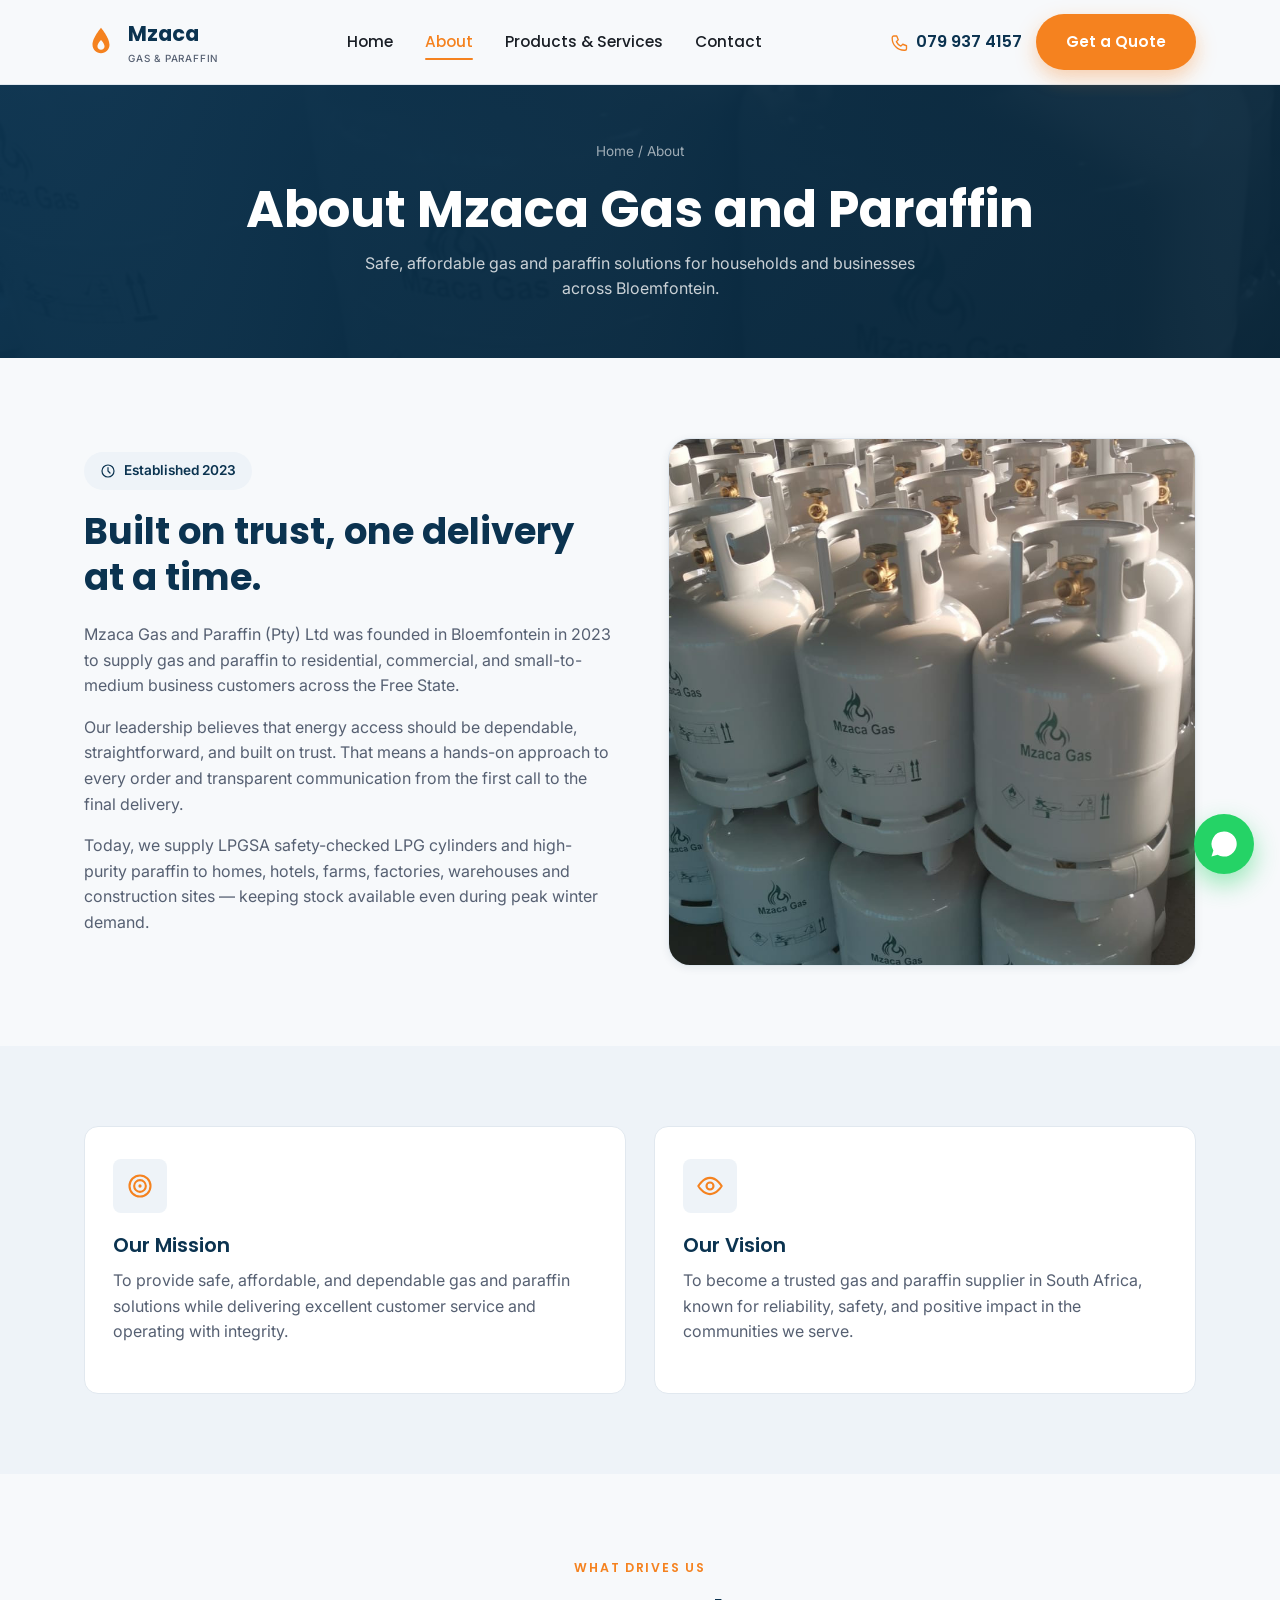
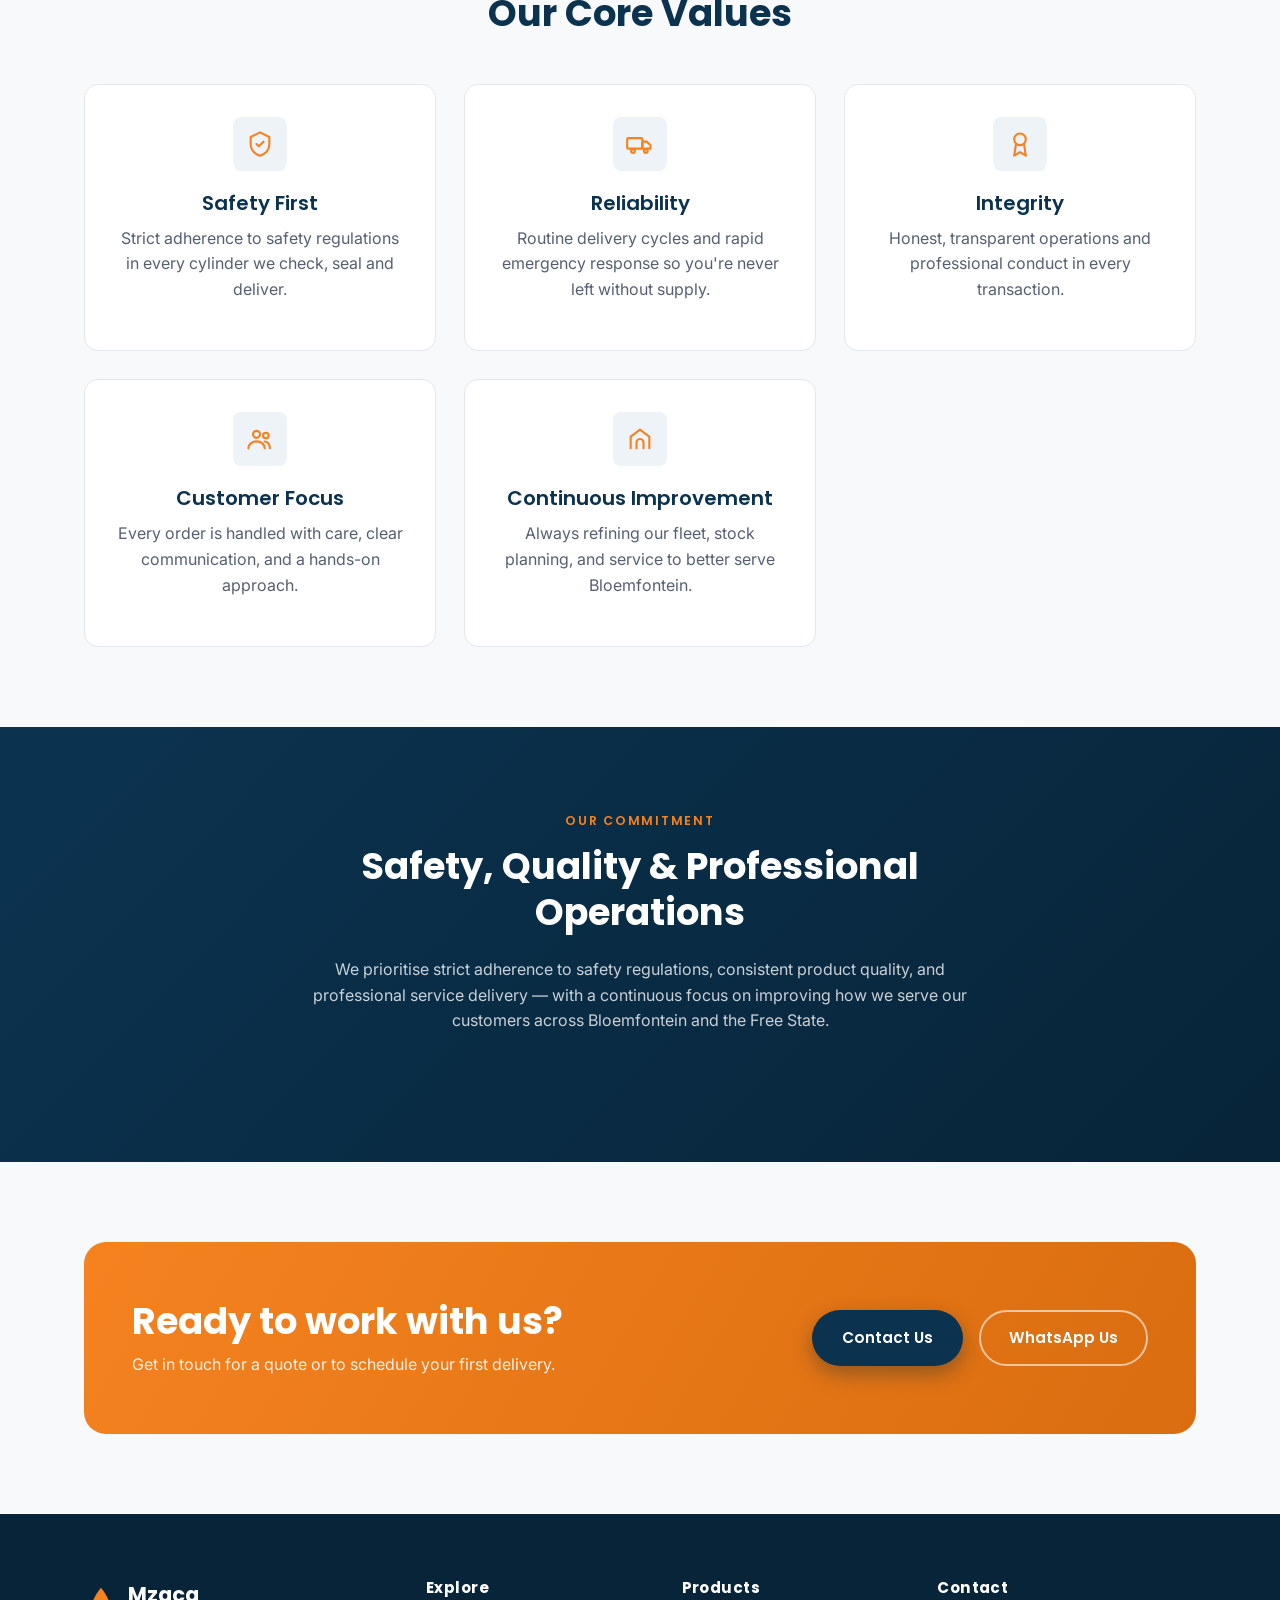
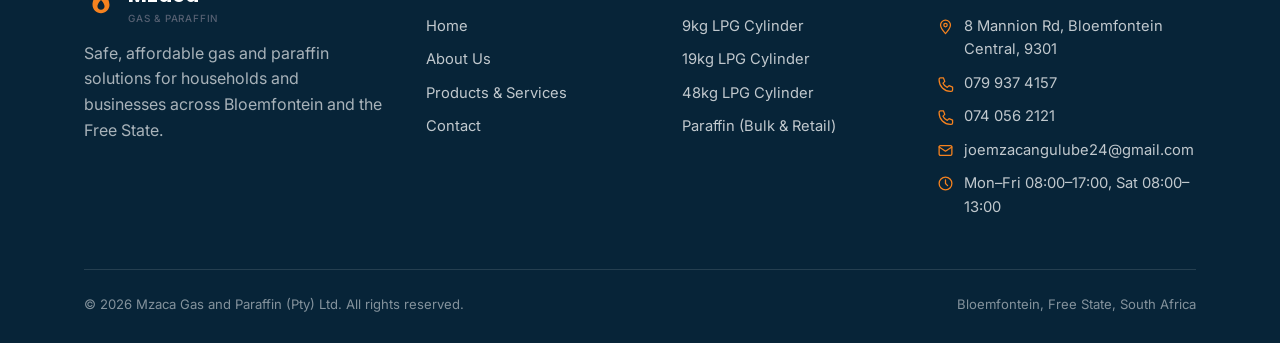
==== about.html @ ea958f6e "Initial version of Mzaca Gas and Paraffin website Static multi-page site (Home, About, Products & Se" ====
<!DOCTYPE html>
<html lang="en-ZA">
<head>
<meta charset="UTF-8">
<meta name="viewport" content="width=device-width, initial-scale=1.0">
<title>About Us | Mzaca Gas and Paraffin Bloemfontein</title>
<meta name="description" content="Founded in 2023, Mzaca Gas and Paraffin (Pty) Ltd supplies safe, dependable LPG gas and paraffin to homes and businesses across Bloemfontein. Learn our mission, vision and values.">
<link rel="canonical" href="https://www.mzacagasparaffin.com/about">
<meta property="og:type" content="website">
<meta property="og:site_name" content="Mzaca Gas and Paraffin">
<meta property="og:title" content="About Us | Mzaca Gas and Paraffin Bloemfontein">
<meta property="og:description" content="Founded in 2023, Mzaca Gas and Paraffin supplies safe, dependable LPG gas and paraffin across Bloemfontein.">
<meta name="theme-color" content="#0b3350">
<link rel="icon" type="image/svg+xml" href="data:image/svg+xml,%3Csvg xmlns='http://www.w3.org/2000/svg' viewBox='0 0 24 24'%3E%3Crect width='24' height='24' rx='6' fill='%230B3350'/%3E%3Cpath fill='%23F5821F' fill-rule='evenodd' clip-rule='evenodd' d='M12 3C12 3 7 9.5 7 14C7 17.31 9.24 20 12 20C14.76 20 17 17.31 17 14C17 9.5 12 3 12 3ZM12 17.5C10.9 17.5 10 16.6 10 15.4C10 13.8 12 11.8 12 11.8C12 11.8 14 13.8 14 15.4C14 16.6 13.1 17.5 12 17.5Z'/%3E%3C/svg%3E">
<link rel="preconnect" href="https://fonts.googleapis.com">
<link rel="preconnect" href="https://fonts.gstatic.com" crossorigin>
<link href="https://fonts.googleapis.com/css2?family=Inter:wght@400;500;600;700&family=Poppins:wght@600;700&display=swap" rel="stylesheet">
<link rel="stylesheet" href="assets/css/style.css">
</head>
<body>

<header class="site-header">
  <div class="container">
    <a href="index.html" class="brand">
      <svg class="flame-mark" viewBox="0 0 24 24" fill="currentColor"><path fill-rule="evenodd" clip-rule="evenodd" d="M12 2C12 2 6 9 6 14C6 17.31 8.69 20 12 20C15.31 20 18 17.31 18 14C18 9 12 2 12 2ZM12 17.5C10.62 17.5 9.5 16.38 9.5 15C9.5 13 12 10.5 12 10.5C12 10.5 14.5 13 14.5 15C14.5 16.38 13.38 17.5 12 17.5Z"/></svg>
      <span>Mzaca<span class="brand-sub">Gas &amp; Paraffin</span></span>
    </a>
    <button class="nav-toggle" aria-label="Toggle navigation" aria-expanded="false">
      <svg viewBox="0 0 24 24" fill="none" stroke="currentColor" stroke-width="1.8" stroke-linecap="round"><line x1="3" y1="6" x2="21" y2="6"/><line x1="3" y1="12" x2="21" y2="12"/><line x1="3" y1="18" x2="21" y2="18"/></svg>
    </button>
    <nav class="main-nav" aria-label="Primary">
      <ul>
        <li><a href="index.html">Home</a></li>
        <li><a href="about.html" aria-current="page">About</a></li>
        <li><a href="services.html">Products &amp; Services</a></li>
        <li><a href="contact.html">Contact</a></li>
      </ul>
    </nav>
    <div class="header-actions">
      <a class="header-call" href="tel:+27799374157">
        <svg viewBox="0 0 24 24" fill="none" stroke="currentColor" stroke-width="1.8" stroke-linecap="round" stroke-linejoin="round"><path d="M5 4h4l2 5-2.5 2.5a12 12 0 0 0 6 6L17 15l5 2v4a2 2 0 0 1-2 2A16 16 0 0 1 3 6a2 2 0 0 1 2-2z"/></svg>
        <span>079 937 4157</span>
      </a>
      <a class="btn btn-primary" href="contact.html">Get a Quote</a>
    </div>
  </div>
</header>

<section class="page-hero page-hero--photo" style="background-image:url('assets/images/cylinders-warehouse.jpg');">
  <div class="container">
    <div class="breadcrumb"><a href="index.html">Home</a> / About</div>
    <h1>About Mzaca Gas and Paraffin</h1>
    <p>Safe, affordable gas and paraffin solutions for households and businesses across Bloemfontein.</p>
  </div>
</section>

<section class="section">
  <div class="container">
    <div class="split">
      <div>
        <span class="timeline-tag">
          <svg viewBox="0 0 24 24" fill="none" stroke="currentColor" stroke-width="1.8" stroke-linecap="round" stroke-linejoin="round" width="16" height="16"><circle cx="12" cy="12" r="9"/><path d="M12 7v5l3 3"/></svg>
          Established 2023
        </span>
        <h2>Built on trust, one delivery at a time.</h2>
        <p>Mzaca Gas and Paraffin (Pty) Ltd was founded in Bloemfontein in 2023 to supply gas and paraffin to residential, commercial, and small-to-medium business customers across the Free State.</p>
        <p>Our leadership believes that energy access should be dependable, straightforward, and built on trust. That means a hands-on approach to every order and transparent communication from the first call to the final delivery.</p>
        <p>Today, we supply LPGSA safety-checked LPG cylinders and high-purity paraffin to homes, hotels, farms, factories, warehouses and construction sites — keeping stock available even during peak winter demand.</p>
      </div>
      <div class="split-art">
        <img src="assets/images/cylinders-warehouse.jpg" alt="Mzaca Gas depot in Bloemfontein stocked with hundreds of branded LPG cylinders" loading="lazy" width="899" height="1599">
      </div>
    </div>
  </div>
</section>

<section class="section section--alt">
  <div class="container">
    <div class="grid grid-2">
      <div class="card">
        <div class="card-icon">
          <svg viewBox="0 0 24 24" fill="none" stroke="currentColor" stroke-width="1.8" stroke-linecap="round" stroke-linejoin="round"><circle cx="12" cy="12" r="9"/><circle cx="12" cy="12" r="5"/><circle cx="12" cy="12" r="1.4" fill="currentColor" stroke="none"/></svg>
        </div>
        <h3>Our Mission</h3>
        <p>To provide safe, affordable, and dependable gas and paraffin solutions while delivering excellent customer service and operating with integrity.</p>
      </div>
      <div class="card">
        <div class="card-icon">
          <svg viewBox="0 0 24 24" fill="none" stroke="currentColor" stroke-width="1.8" stroke-linecap="round" stroke-linejoin="round"><path d="M2 12s4-7 10-7 10 7 10 7-4 7-10 7-10-7-10-7z"/><circle cx="12" cy="12" r="3"/></svg>
        </div>
        <h3>Our Vision</h3>
        <p>To become a trusted gas and paraffin supplier in South Africa, known for reliability, safety, and positive impact in the communities we serve.</p>
      </div>
    </div>
  </div>
</section>

<section class="section">
  <div class="container">
    <div class="section-head">
      <span class="eyebrow">What Drives Us</span>
      <h2>Our Core Values</h2>
    </div>
    <div class="grid grid-3">
      <div class="card value-card">
        <div class="card-icon">
          <svg viewBox="0 0 24 24" fill="none" stroke="currentColor" stroke-width="1.8" stroke-linecap="round" stroke-linejoin="round"><path d="M12 2l8 4v6c0 5-3.5 8.5-8 10-4.5-1.5-8-5-8-10V6l8-4z"/><path d="M9 12l2 2 4-4"/></svg>
        </div>
        <h3>Safety First</h3>
        <p>Strict adherence to safety regulations in every cylinder we check, seal and deliver.</p>
      </div>
      <div class="card value-card">
        <div class="card-icon">
          <svg viewBox="0 0 24 24" fill="none" stroke="currentColor" stroke-width="1.8" stroke-linecap="round" stroke-linejoin="round"><rect x="1" y="7" width="13" height="9" rx="1"/><path d="M14 10h4l3 3v3h-7z"/><circle cx="6" cy="18" r="1.6"/><circle cx="17" cy="18" r="1.6"/></svg>
        </div>
        <h3>Reliability</h3>
        <p>Routine delivery cycles and rapid emergency response so you're never left without supply.</p>
      </div>
      <div class="card value-card">
        <div class="card-icon">
          <svg viewBox="0 0 24 24" fill="none" stroke="currentColor" stroke-width="1.8" stroke-linecap="round" stroke-linejoin="round"><circle cx="12" cy="8" r="5"/><path d="M8.5 12.5L7 22l5-3 5 3-1.5-9.5"/></svg>
        </div>
        <h3>Integrity</h3>
        <p>Honest, transparent operations and professional conduct in every transaction.</p>
      </div>
      <div class="card value-card">
        <div class="card-icon">
          <svg viewBox="0 0 24 24" fill="none" stroke="currentColor" stroke-width="1.8" stroke-linecap="round" stroke-linejoin="round"><circle cx="9" cy="8" r="3"/><path d="M2 20c0-3.3 3-6 7-6s7 2.7 7 6"/><circle cx="17" cy="9" r="2.4"/><path d="M16 14.2c2.6.4 4.5 2.4 4.5 5.8"/></svg>
        </div>
        <h3>Customer Focus</h3>
        <p>Every order is handled with care, clear communication, and a hands-on approach.</p>
      </div>
      <div class="card value-card">
        <div class="card-icon">
          <svg viewBox="0 0 24 24" fill="none" stroke="currentColor" stroke-width="1.8" stroke-linecap="round" stroke-linejoin="round"><path d="M4 20V10l8-6 8 6v10"/><path d="M9 20v-5a3 3 0 0 1 6 0v5"/></svg>
        </div>
        <h3>Continuous Improvement</h3>
        <p>Always refining our fleet, stock planning, and service to better serve Bloemfontein.</p>
      </div>
    </div>
  </div>
</section>

<section class="section section--navy">
  <div class="container">
    <div class="section-head">
      <span class="eyebrow">Our Commitment</span>
      <h2>Safety, Quality &amp; Professional Operations</h2>
      <p>We prioritise strict adherence to safety regulations, consistent product quality, and professional service delivery — with a continuous focus on improving how we serve our customers across Bloemfontein and the Free State.</p>
    </div>
  </div>
</section>

<section class="section">
  <div class="container">
    <div class="cta-banner">
      <div>
        <h2>Ready to work with us?</h2>
        <p>Get in touch for a quote or to schedule your first delivery.</p>
      </div>
      <div class="cta-row">
        <a class="btn btn-primary" href="contact.html">Contact Us</a>
        <a class="btn btn-outline" style="border-color:rgba(255,255,255,0.6); color:#fff;" href="https://wa.me/27799374157" target="_blank" rel="noopener">WhatsApp Us</a>
      </div>
    </div>
  </div>
</section>

<footer class="site-footer">
  <div class="container">
    <div class="footer-grid">
      <div class="footer-brand">
        <a href="index.html" class="brand">
          <svg class="flame-mark" viewBox="0 0 24 24" fill="currentColor"><path fill-rule="evenodd" clip-rule="evenodd" d="M12 2C12 2 6 9 6 14C6 17.31 8.69 20 12 20C15.31 20 18 17.31 18 14C18 9 12 2 12 2ZM12 17.5C10.62 17.5 9.5 16.38 9.5 15C9.5 13 12 10.5 12 10.5C12 10.5 14.5 13 14.5 15C14.5 16.38 13.38 17.5 12 17.5Z"/></svg>
          <span>Mzaca<span class="brand-sub">Gas &amp; Paraffin</span></span>
        </a>
        <p>Safe, affordable gas and paraffin solutions for households and businesses across Bloemfontein and the Free State.</p>
      </div>
      <div>
        <h4>Explore</h4>
        <ul>
          <li><a href="index.html">Home</a></li>
          <li><a href="about.html">About Us</a></li>
          <li><a href="services.html">Products &amp; Services</a></li>
          <li><a href="contact.html">Contact</a></li>
        </ul>
      </div>
      <div>
        <h4>Products</h4>
        <ul>
          <li><a href="services.html">9kg LPG Cylinder</a></li>
          <li><a href="services.html">19kg LPG Cylinder</a></li>
          <li><a href="services.html">48kg LPG Cylinder</a></li>
          <li><a href="services.html">Paraffin (Bulk &amp; Retail)</a></li>
        </ul>
      </div>
      <div>
        <h4>Contact</h4>
        <ul class="footer-contact">
          <li>
            <svg viewBox="0 0 24 24" fill="none" stroke="currentColor" stroke-width="1.8" stroke-linecap="round" stroke-linejoin="round"><path d="M12 22s7-7.58 7-12A7 7 0 0 0 5 10c0 4.42 7 12 7 12z"/><circle cx="12" cy="10" r="2.4"/></svg>
            <span>8 Mannion Rd, Bloemfontein Central, 9301</span>
          </li>
          <li>
            <svg viewBox="0 0 24 24" fill="none" stroke="currentColor" stroke-width="1.8" stroke-linecap="round" stroke-linejoin="round"><path d="M5 4h4l2 5-2.5 2.5a12 12 0 0 0 6 6L17 15l5 2v4a2 2 0 0 1-2 2A16 16 0 0 1 3 6a2 2 0 0 1 2-2z"/></svg>
            <a href="tel:+27799374157">079 937 4157</a>
          </li>
          <li>
            <svg viewBox="0 0 24 24" fill="none" stroke="currentColor" stroke-width="1.8" stroke-linecap="round" stroke-linejoin="round"><path d="M5 4h4l2 5-2.5 2.5a12 12 0 0 0 6 6L17 15l5 2v4a2 2 0 0 1-2 2A16 16 0 0 1 3 6a2 2 0 0 1 2-2z"/></svg>
            <a href="tel:+27740562121">074 056 2121</a>
          </li>
          <li>
            <svg viewBox="0 0 24 24" fill="none" stroke="currentColor" stroke-width="1.8" stroke-linecap="round" stroke-linejoin="round"><rect x="3" y="5" width="18" height="14" rx="2"/><path d="M3 7l9 6 9-6"/></svg>
            <a href="mailto:joemzacangulube24@gmail.com">joemzacangulube24@gmail.com</a>
          </li>
          <li>
            <svg viewBox="0 0 24 24" fill="none" stroke="currentColor" stroke-width="1.8" stroke-linecap="round" stroke-linejoin="round"><circle cx="12" cy="12" r="9"/><path d="M12 7v5l3 3"/></svg>
            <span>Mon&ndash;Fri 08:00&ndash;17:00, Sat 08:00&ndash;13:00</span>
          </li>
        </ul>
      </div>
    </div>
    <div class="footer-bottom">
      <span>&copy; 2026 Mzaca Gas and Paraffin (Pty) Ltd. All rights reserved.</span>
      <span>Bloemfontein, Free State, South Africa</span>
    </div>
  </div>
</footer>

<a class="whatsapp-float" href="https://wa.me/27799374157?text=Hi%20Mzaca%2C%20I%27d%20like%20to%20find%20out%20more%20about%20your%20gas%20and%20paraffin%20supply." target="_blank" rel="noopener" aria-label="Chat with us on WhatsApp">
  <svg viewBox="0 0 24 24" fill="currentColor"><path d="M12 2a10 10 0 0 0-8.5 15.2L2 22l4.9-1.5A10 10 0 1 0 12 2z"/></svg>
</a>

<script src="assets/js/main.js"></script>
</body>
</html>
---- assets/css/style.css ----
/* ==========================================================================
   Mzaca Gas and Paraffin — Design System
   ========================================================================== */

:root {
  --color-navy: #0b3350;
  --color-navy-light: #124873;
  --color-navy-dark: #072438;
  --color-orange: #f5821f;
  --color-orange-dark: #d96d0f;
  --color-whatsapp: #25d366;
  --color-whatsapp-dark: #1ea952;
  --color-bg: #f7f9fb;
  --color-bg-alt: #eef3f8;
  --color-white: #ffffff;
  --color-text: #1a1f26;
  --color-text-muted: #566072;
  --color-border: #e1e8ef;

  --font-heading: "Poppins", "Segoe UI", system-ui, -apple-system, sans-serif;
  --font-body: "Inter", "Segoe UI", system-ui, -apple-system, sans-serif;

  --container-width: 1160px;
  --radius-sm: 8px;
  --radius-md: 14px;
  --radius-lg: 22px;
  --shadow-sm: 0 2px 8px rgba(11, 51, 80, 0.08);
  --shadow-md: 0 10px 30px rgba(11, 51, 80, 0.12);
  --transition: 0.2s ease;
}

/* ---------- Reset ---------- */
*, *::before, *::after { box-sizing: border-box; }
html { scroll-behavior: smooth; }
body {
  margin: 0;
  font-family: var(--font-body);
  color: var(--color-text);
  background: var(--color-bg);
  line-height: 1.6;
  -webkit-font-smoothing: antialiased;
}
img, svg { max-width: 100%; display: block; }
a { color: inherit; text-decoration: none; }
ul { list-style: none; margin: 0; padding: 0; }
h1, h2, h3, h4 {
  font-family: var(--font-heading);
  color: var(--color-navy);
  line-height: 1.25;
  margin: 0 0 0.6em;
}
p { margin: 0 0 1em; color: var(--color-text-muted); }
button { font-family: inherit; cursor: pointer; }

.container {
  width: 100%;
  max-width: var(--container-width);
  margin: 0 auto;
  padding: 0 24px;
}

.section {
  padding: 80px 0;
}
.section--alt { background: var(--color-bg-alt); }
.section--navy {
  background: linear-gradient(135deg, var(--color-navy) 0%, var(--color-navy-dark) 100%);
  color: var(--color-white);
}
.section--navy h2, .section--navy h3 { color: var(--color-white); }
.section--navy p { color: rgba(255,255,255,0.78); }

.section-head {
  text-align: center;
  max-width: 680px;
  margin: 0 auto 48px;
}
.eyebrow {
  display: inline-block;
  font-family: var(--font-heading);
  font-weight: 600;
  font-size: 0.78rem;
  letter-spacing: 0.14em;
  text-transform: uppercase;
  color: var(--color-orange);
  margin-bottom: 12px;
}
.section--navy .eyebrow { color: var(--color-orange); }
h1 { font-size: clamp(2.1rem, 4.2vw, 3.2rem); font-weight: 700; }
h2 { font-size: clamp(1.6rem, 3vw, 2.3rem); font-weight: 700; }
h3 { font-size: 1.25rem; font-weight: 600; }

/* ---------- Buttons ---------- */
.btn {
  display: inline-flex;
  align-items: center;
  justify-content: center;
  gap: 8px;
  padding: 14px 28px;
  border-radius: 999px;
  font-family: var(--font-heading);
  font-weight: 600;
  font-size: 0.95rem;
  border: 2px solid transparent;
  transition: transform var(--transition), box-shadow var(--transition), background var(--transition), color var(--transition);
  white-space: nowrap;
}
.btn svg { width: 18px; height: 18px; flex-shrink: 0; }
.btn:hover { transform: translateY(-2px); }
.btn-primary {
  background: var(--color-orange);
  color: var(--color-white);
  box-shadow: 0 8px 20px rgba(245, 130, 31, 0.35);
}
.btn-primary:hover { background: var(--color-orange-dark); }
.btn-outline {
  background: transparent;
  border-color: rgba(255,255,255,0.5);
  color: var(--color-white);
}
.btn-outline:hover { background: rgba(255,255,255,0.12); border-color: var(--color-white); }
.btn-navy-outline {
  background: transparent;
  border-color: var(--color-navy);
  color: var(--color-navy);
}
.btn-navy-outline:hover { background: var(--color-navy); color: var(--color-white); }
.btn-whatsapp {
  background: var(--color-whatsapp);
  color: var(--color-white);
  box-shadow: 0 8px 20px rgba(37, 211, 102, 0.35);
}
.btn-whatsapp:hover { background: var(--color-whatsapp-dark); }
.btn-block { width: 100%; }

.cta-row {
  display: flex;
  flex-wrap: wrap;
  gap: 16px;
}

/* ---------- Header / Nav ---------- */
.site-header {
  position: sticky;
  top: 0;
  z-index: 100;
  background: rgba(247, 249, 251, 0.92);
  backdrop-filter: blur(10px);
  border-bottom: 1px solid var(--color-border);
}
.site-header .container {
  display: flex;
  align-items: center;
  justify-content: space-between;
  height: 84px;
}
.brand {
  display: flex;
  align-items: center;
  gap: 10px;
  font-family: var(--font-heading);
  font-weight: 700;
  font-size: 1.3rem;
  color: var(--color-navy);
}
.brand .flame-mark { width: 34px; height: 34px; color: var(--color-orange); }
.brand-sub {
  display: block;
  font-family: var(--font-body);
  font-weight: 500;
  font-size: 0.62rem;
  letter-spacing: 0.08em;
  text-transform: uppercase;
  color: var(--color-text-muted);
}

.nav-toggle {
  display: none;
  background: none;
  border: none;
  padding: 8px;
}
.nav-toggle svg { width: 28px; height: 28px; color: var(--color-navy); }

.main-nav ul {
  display: flex;
  align-items: center;
  gap: 32px;
}
.main-nav a {
  font-family: var(--font-heading);
  font-weight: 500;
  font-size: 0.96rem;
  color: var(--color-text);
  position: relative;
  padding: 6px 0;
  transition: color var(--transition);
}
.main-nav a:hover, .main-nav a[aria-current="page"] { color: var(--color-orange); }
.main-nav a[aria-current="page"]::after {
  content: "";
  position: absolute;
  left: 0; right: 0; bottom: -2px;
  height: 2px;
  background: var(--color-orange);
  border-radius: 2px;
}
.header-actions { display: flex; align-items: center; gap: 14px; }
.header-call {
  display: flex;
  align-items: center;
  gap: 8px;
  font-family: var(--font-heading);
  font-weight: 600;
  color: var(--color-navy);
}
.header-call svg { width: 18px; height: 18px; color: var(--color-orange); }

/* ---------- Hero ---------- */
.hero {
  padding: 72px 0 90px;
  background:
    radial-gradient(circle at 85% 20%, rgba(245,130,31,0.16), transparent 45%),
    linear-gradient(135deg, var(--color-navy) 0%, var(--color-navy-dark) 100%);
  color: var(--color-white);
  overflow: hidden;
  position: relative;
}
.hero .container {
  display: grid;
  grid-template-columns: 1.1fr 0.9fr;
  gap: 48px;
  align-items: center;
}
.hero h1 { color: var(--color-white); }
.hero p.lead { color: rgba(255,255,255,0.82); font-size: 1.1rem; max-width: 520px; }
.hero-badges {
  display: flex;
  flex-wrap: wrap;
  gap: 12px;
  margin-top: 32px;
}
.hero-badge {
  display: flex;
  align-items: center;
  gap: 8px;
  background: rgba(255,255,255,0.08);
  border: 1px solid rgba(255,255,255,0.18);
  padding: 10px 16px;
  border-radius: 999px;
  font-size: 0.85rem;
  font-weight: 500;
}
.hero-badge svg { width: 18px; height: 18px; color: var(--color-orange); }

.hero-art {
  position: relative;
  display: flex;
  align-items: center;
  justify-content: center;
}
.hero-art .art-panel {
  width: 100%;
  aspect-ratio: 4 / 3.4;
  border-radius: var(--radius-lg);
  background: linear-gradient(160deg, rgba(255,255,255,0.14), rgba(255,255,255,0.03));
  border: 1px solid rgba(255,255,255,0.18);
  display: flex;
  align-items: center;
  justify-content: center;
}
.hero-art .art-panel svg { width: 46%; height: 46%; color: var(--color-orange); }
.hero-art .art-panel img {
  width: 100%;
  height: 100%;
  object-fit: cover;
  border-radius: inherit;
}
.hero-art .art-panel { overflow: hidden; box-shadow: var(--shadow-md); }

/* ---------- Trust strip ---------- */
.trust-strip {
  background: var(--color-white);
  border-bottom: 1px solid var(--color-border);
  padding: 28px 0;
}
.trust-strip .container {
  display: flex;
  flex-wrap: wrap;
  justify-content: space-between;
  gap: 20px;
}
.trust-item {
  display: flex;
  align-items: center;
  gap: 10px;
  font-family: var(--font-heading);
  font-weight: 600;
  font-size: 0.92rem;
  color: var(--color-navy);
}
.trust-item svg { width: 22px; height: 22px; color: var(--color-orange); flex-shrink: 0; }

/* ---------- Grids & Cards ---------- */
.grid {
  display: grid;
  gap: 28px;
}
.grid-3 { grid-template-columns: repeat(3, 1fr); }
.grid-4 { grid-template-columns: repeat(4, 1fr); }
.grid-2 { grid-template-columns: repeat(2, 1fr); }

.card {
  background: var(--color-white);
  border: 1px solid var(--color-border);
  border-radius: var(--radius-md);
  padding: 32px 28px;
  transition: transform var(--transition), box-shadow var(--transition);
}
.card:hover { transform: translateY(-4px); box-shadow: var(--shadow-md); }
.card-icon {
  width: 54px;
  height: 54px;
  border-radius: var(--radius-sm);
  background: var(--color-bg-alt);
  display: flex;
  align-items: center;
  justify-content: center;
  margin-bottom: 20px;
}
.card-icon svg { width: 28px; height: 28px; color: var(--color-orange); }
.card h3 { margin-bottom: 10px; }
.card ul { margin-top: 14px; }
.card ul li {
  display: flex;
  gap: 10px;
  align-items: flex-start;
  font-size: 0.92rem;
  color: var(--color-text-muted);
  margin-bottom: 8px;
}
.card ul li svg { width: 16px; height: 16px; color: var(--color-orange); flex-shrink: 0; margin-top: 3px; }

.card--product { position: relative; }
.card--product .price-tag {
  position: absolute;
  top: 28px;
  right: 28px;
  background: var(--color-bg-alt);
  color: var(--color-navy);
  font-family: var(--font-heading);
  font-weight: 700;
  font-size: 0.85rem;
  padding: 6px 14px;
  border-radius: 999px;
}

.industry-card {
  background: var(--color-white);
  border: 1px solid var(--color-border);
  border-radius: var(--radius-md);
  padding: 26px 20px;
  text-align: center;
  transition: transform var(--transition), box-shadow var(--transition), border-color var(--transition);
}
.industry-card:hover { transform: translateY(-4px); box-shadow: var(--shadow-sm); border-color: var(--color-orange); }
.industry-card .card-icon { margin: 0 auto 16px; }
.industry-card h3 { font-size: 1rem; margin-bottom: 0; }

.value-card { text-align: center; }
.value-card .card-icon { margin: 0 auto 20px; }

/* ---------- CTA banner ---------- */
.cta-banner {
  background: linear-gradient(120deg, var(--color-orange) 0%, var(--color-orange-dark) 100%);
  border-radius: var(--radius-lg);
  padding: 56px 48px;
  color: var(--color-white);
  display: flex;
  align-items: center;
  justify-content: space-between;
  gap: 32px;
  flex-wrap: wrap;
}
.cta-banner h2 { color: var(--color-white); margin-bottom: 8px; }
.cta-banner p { color: rgba(255,255,255,0.9); margin-bottom: 0; }
.cta-banner .btn-primary {
  background: var(--color-navy);
  box-shadow: 0 8px 20px rgba(7, 36, 56, 0.35);
}
.cta-banner .btn-primary:hover { background: var(--color-navy-dark); }

/* ---------- Footer ---------- */
.site-footer {
  background: var(--color-navy-dark);
  color: rgba(255,255,255,0.75);
  padding: 64px 0 28px;
}
.footer-grid {
  display: grid;
  grid-template-columns: 1.4fr 1fr 1fr 1.2fr;
  gap: 40px;
  padding-bottom: 40px;
  border-bottom: 1px solid rgba(255,255,255,0.12);
}
.footer-brand .brand { color: var(--color-white); margin-bottom: 14px; }
.footer-brand p { color: rgba(255,255,255,0.65); max-width: 300px; }
.site-footer h4 {
  color: var(--color-white);
  font-size: 0.95rem;
  letter-spacing: 0.03em;
  margin-bottom: 18px;
}
.site-footer ul li { margin-bottom: 10px; font-size: 0.92rem; }
.site-footer a:hover { color: var(--color-orange); }
.footer-contact li { display: flex; gap: 10px; align-items: flex-start; }
.footer-contact svg { width: 17px; height: 17px; color: var(--color-orange); flex-shrink: 0; margin-top: 3px; }
.footer-bottom {
  padding-top: 24px;
  display: flex;
  justify-content: space-between;
  flex-wrap: wrap;
  gap: 10px;
  font-size: 0.82rem;
  color: rgba(255,255,255,0.5);
}

/* ---------- Floating WhatsApp button ---------- */
.whatsapp-float {
  position: fixed;
  bottom: 26px;
  right: 26px;
  z-index: 200;
  width: 60px;
  height: 60px;
  border-radius: 50%;
  background: var(--color-whatsapp);
  display: flex;
  align-items: center;
  justify-content: center;
  box-shadow: 0 10px 24px rgba(37, 211, 102, 0.45);
  transition: transform var(--transition);
}
.whatsapp-float:hover { transform: scale(1.08); }
.whatsapp-float svg { width: 30px; height: 30px; color: var(--color-white); }

/* ---------- Page hero (interior pages) ---------- */
.page-hero {
  padding: 56px 0;
  background: linear-gradient(135deg, var(--color-navy) 0%, var(--color-navy-dark) 100%);
  color: var(--color-white);
  text-align: center;
}
.page-hero h1 { color: var(--color-white); margin-bottom: 10px; }
.page-hero p { color: rgba(255,255,255,0.78); max-width: 600px; margin: 0 auto; }
.breadcrumb {
  font-size: 0.85rem;
  color: rgba(255,255,255,0.6);
  margin-bottom: 14px;
}
.breadcrumb a:hover { color: var(--color-orange); }

.page-hero--photo {
  position: relative;
  background-size: cover;
  background-position: center;
  background-color: var(--color-navy-dark);
}
.page-hero--photo::before {
  content: "";
  position: absolute;
  inset: 0;
  background: linear-gradient(135deg, rgba(11,51,80,0.93) 0%, rgba(7,36,56,0.95) 100%);
}
.page-hero--photo .container { position: relative; z-index: 1; }

/* ---------- Full-width photo band ---------- */
.image-band {
  position: relative;
  min-height: 360px;
  background-size: cover;
  background-position: center;
  display: flex;
  align-items: flex-end;
}
.image-band::before {
  content: "";
  position: absolute;
  inset: 0;
  background: linear-gradient(0deg, rgba(7,36,56,0.94) 0%, rgba(7,36,56,0.55) 50%, rgba(7,36,56,0.1) 100%);
}
.image-band .container { position: relative; z-index: 1; padding-bottom: 48px; }
.image-band h2, .image-band p { color: var(--color-white); }
.image-band p { color: rgba(255,255,255,0.85); max-width: 560px; margin-bottom: 0; }
.image-band .eyebrow { color: var(--color-orange); }

/* ---------- About page specifics ---------- */
.split {
  display: grid;
  grid-template-columns: 1fr 1fr;
  gap: 56px;
  align-items: center;
}
.split-art {
  aspect-ratio: 1 / 1;
  border-radius: var(--radius-lg);
  background: var(--color-bg-alt);
  border: 1px solid var(--color-border);
  display: flex;
  align-items: center;
  justify-content: center;
  overflow: hidden;
  box-shadow: var(--shadow-sm);
}
.split-art svg { width: 42%; height: 42%; color: var(--color-orange); }
.split-art img { width: 100%; height: 100%; object-fit: cover; }

.timeline-tag {
  display: inline-flex;
  align-items: center;
  gap: 8px;
  background: var(--color-bg-alt);
  color: var(--color-navy);
  font-weight: 600;
  font-size: 0.85rem;
  padding: 8px 16px;
  border-radius: 999px;
  margin-bottom: 18px;
}

/* ---------- Contact page specifics ---------- */
.contact-layout {
  display: grid;
  grid-template-columns: 1fr 1.1fr;
  gap: 48px;
  align-items: start;
}
.contact-info-card {
  background: var(--color-white);
  border: 1px solid var(--color-border);
  border-radius: var(--radius-md);
  padding: 32px;
  margin-bottom: 24px;
}
.contact-line {
  display: flex;
  gap: 14px;
  align-items: flex-start;
  margin-bottom: 20px;
}
.contact-line:last-child { margin-bottom: 0; }
.contact-line .card-icon { width: 44px; height: 44px; flex-shrink: 0; margin-bottom: 0; }
.contact-line .card-icon svg { width: 22px; height: 22px; }
.contact-line strong { display: block; color: var(--color-navy); font-family: var(--font-heading); }
.contact-line a:hover { color: var(--color-orange); }

.hours-table { width: 100%; border-collapse: collapse; }
.hours-table td { padding: 10px 0; border-bottom: 1px solid var(--color-border); font-size: 0.92rem; }
.hours-table td:last-child { text-align: right; font-weight: 600; color: var(--color-navy); }
.hours-table tr:last-child td { border-bottom: none; }

.map-frame {
  width: 100%;
  aspect-ratio: 16 / 11;
  border-radius: var(--radius-md);
  overflow: hidden;
  border: 1px solid var(--color-border);
  margin-top: 24px;
}
.map-frame iframe { width: 100%; height: 100%; border: 0; }

.form-card {
  background: var(--color-white);
  border: 1px solid var(--color-border);
  border-radius: var(--radius-md);
  padding: 36px;
}
.form-row { display: grid; grid-template-columns: 1fr 1fr; gap: 18px; }
.field { margin-bottom: 18px; }
.field label {
  display: block;
  font-family: var(--font-heading);
  font-weight: 600;
  font-size: 0.88rem;
  color: var(--color-navy);
  margin-bottom: 7px;
}
.field input, .field select, .field textarea {
  width: 100%;
  padding: 13px 14px;
  border: 1px solid var(--color-border);
  border-radius: var(--radius-sm);
  font-family: var(--font-body);
  font-size: 0.95rem;
  color: var(--color-text);
  background: var(--color-bg);
  transition: border-color var(--transition), box-shadow var(--transition);
}
.field input:focus, .field select:focus, .field textarea:focus {
  outline: none;
  border-color: var(--color-orange);
  box-shadow: 0 0 0 3px rgba(245,130,31,0.15);
}
.field textarea { resize: vertical; min-height: 120px; }
.form-note { font-size: 0.82rem; color: var(--color-text-muted); margin-top: 12px; }

/* ---------- Responsive ---------- */
@media (max-width: 980px) {
  .hero .container { grid-template-columns: 1fr; }
  .hero-art { order: -1; max-width: 360px; margin: 0 auto; }
  .grid-4 { grid-template-columns: repeat(2, 1fr); }
  .grid-3 { grid-template-columns: repeat(2, 1fr); }
  .footer-grid { grid-template-columns: 1fr 1fr; }
  .split { grid-template-columns: 1fr; }
  .split-art { max-width: 380px; margin: 0 auto; order: -1; }
  .contact-layout { grid-template-columns: 1fr; }
}

@media (max-width: 720px) {
  .section { padding: 56px 0; }
  .nav-toggle { display: block; }
  .main-nav {
    position: fixed;
    top: 84px;
    left: 0; right: 0;
    background: var(--color-white);
    border-bottom: 1px solid var(--color-border);
    box-shadow: var(--shadow-md);
    max-height: 0;
    overflow: hidden;
    transition: max-height var(--transition);
  }
  .main-nav.is-open { max-height: 420px; }
  .main-nav ul {
    flex-direction: column;
    align-items: flex-start;
    gap: 0;
    padding: 8px 24px 20px;
  }
  .main-nav ul li { width: 100%; }
  .main-nav a { display: block; padding: 14px 0; border-bottom: 1px solid var(--color-border); }
  .header-call span { display: none; }
  .trust-strip .container { justify-content: flex-start; }
  .grid-4, .grid-3, .grid-2 { grid-template-columns: 1fr; }
  .cta-banner { flex-direction: column; text-align: center; padding: 40px 28px; }
  .form-row { grid-template-columns: 1fr; }
  .image-band { min-height: 280px; }
}
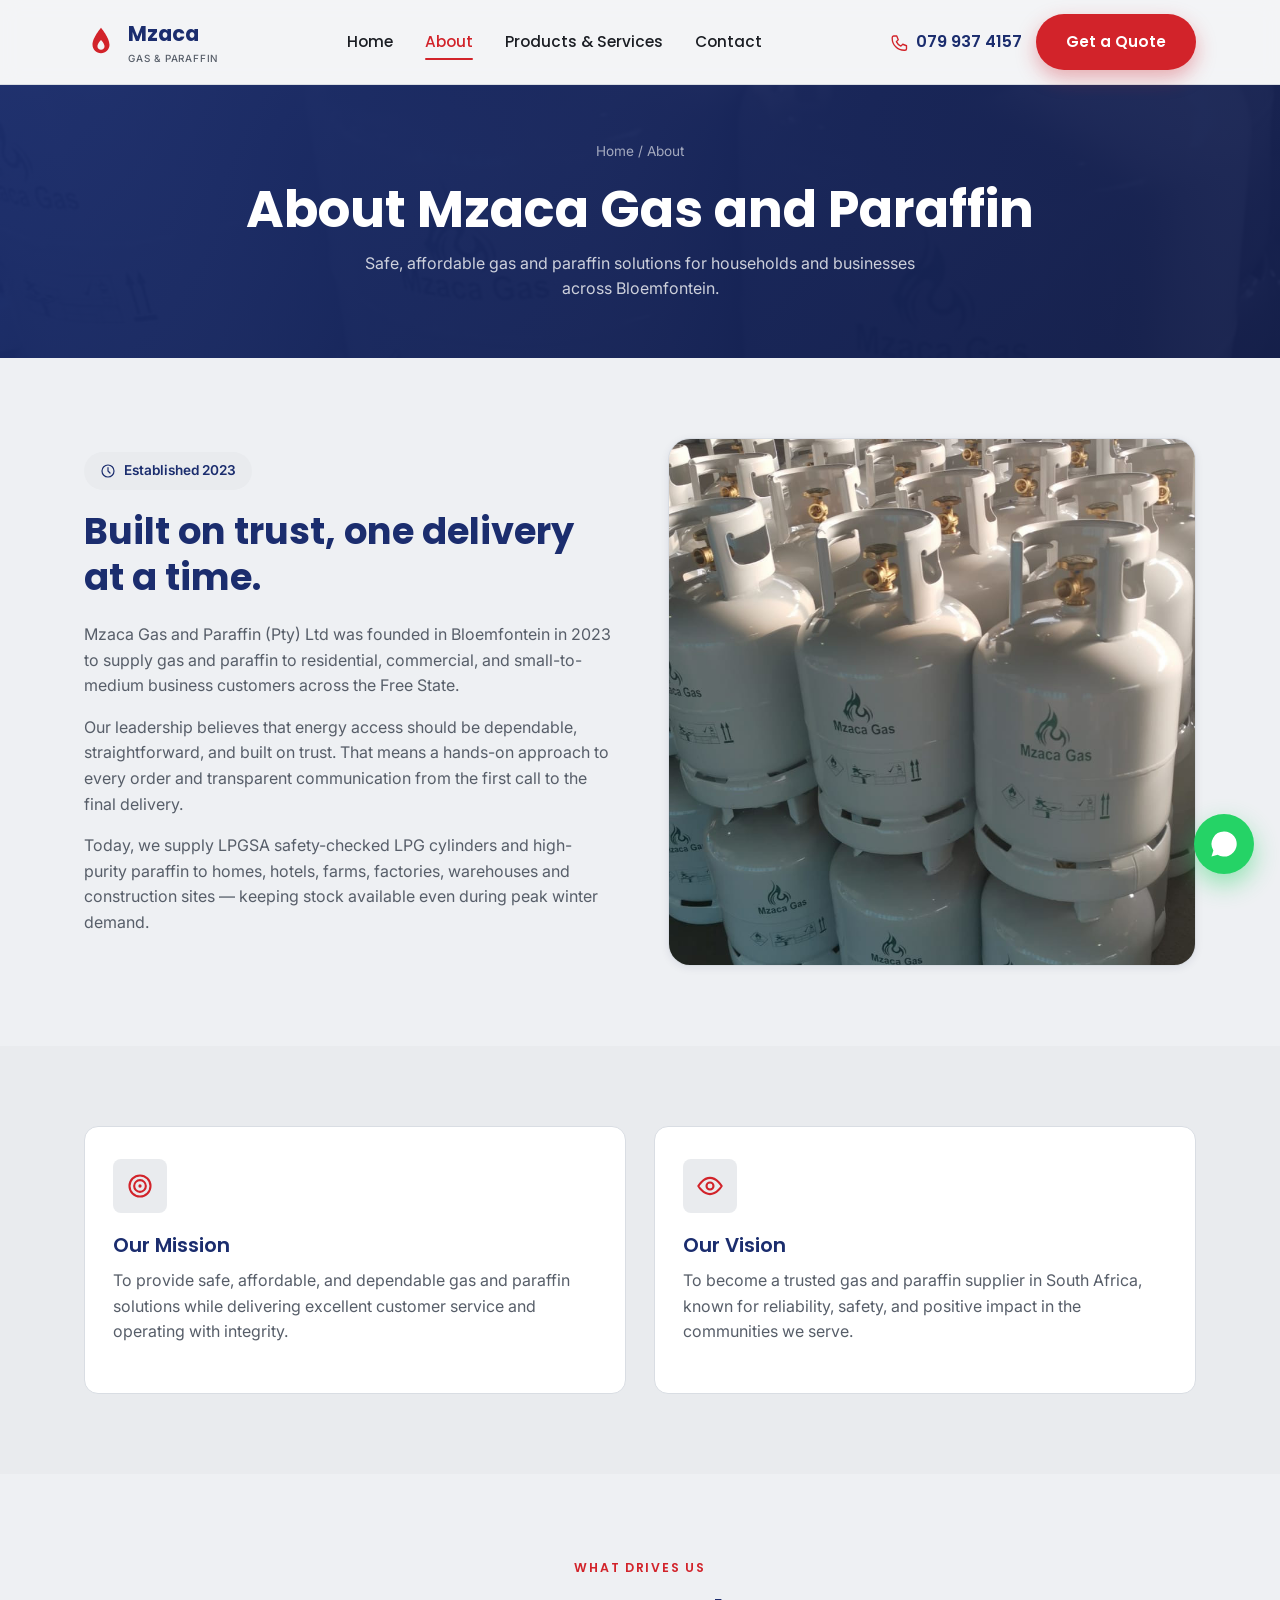
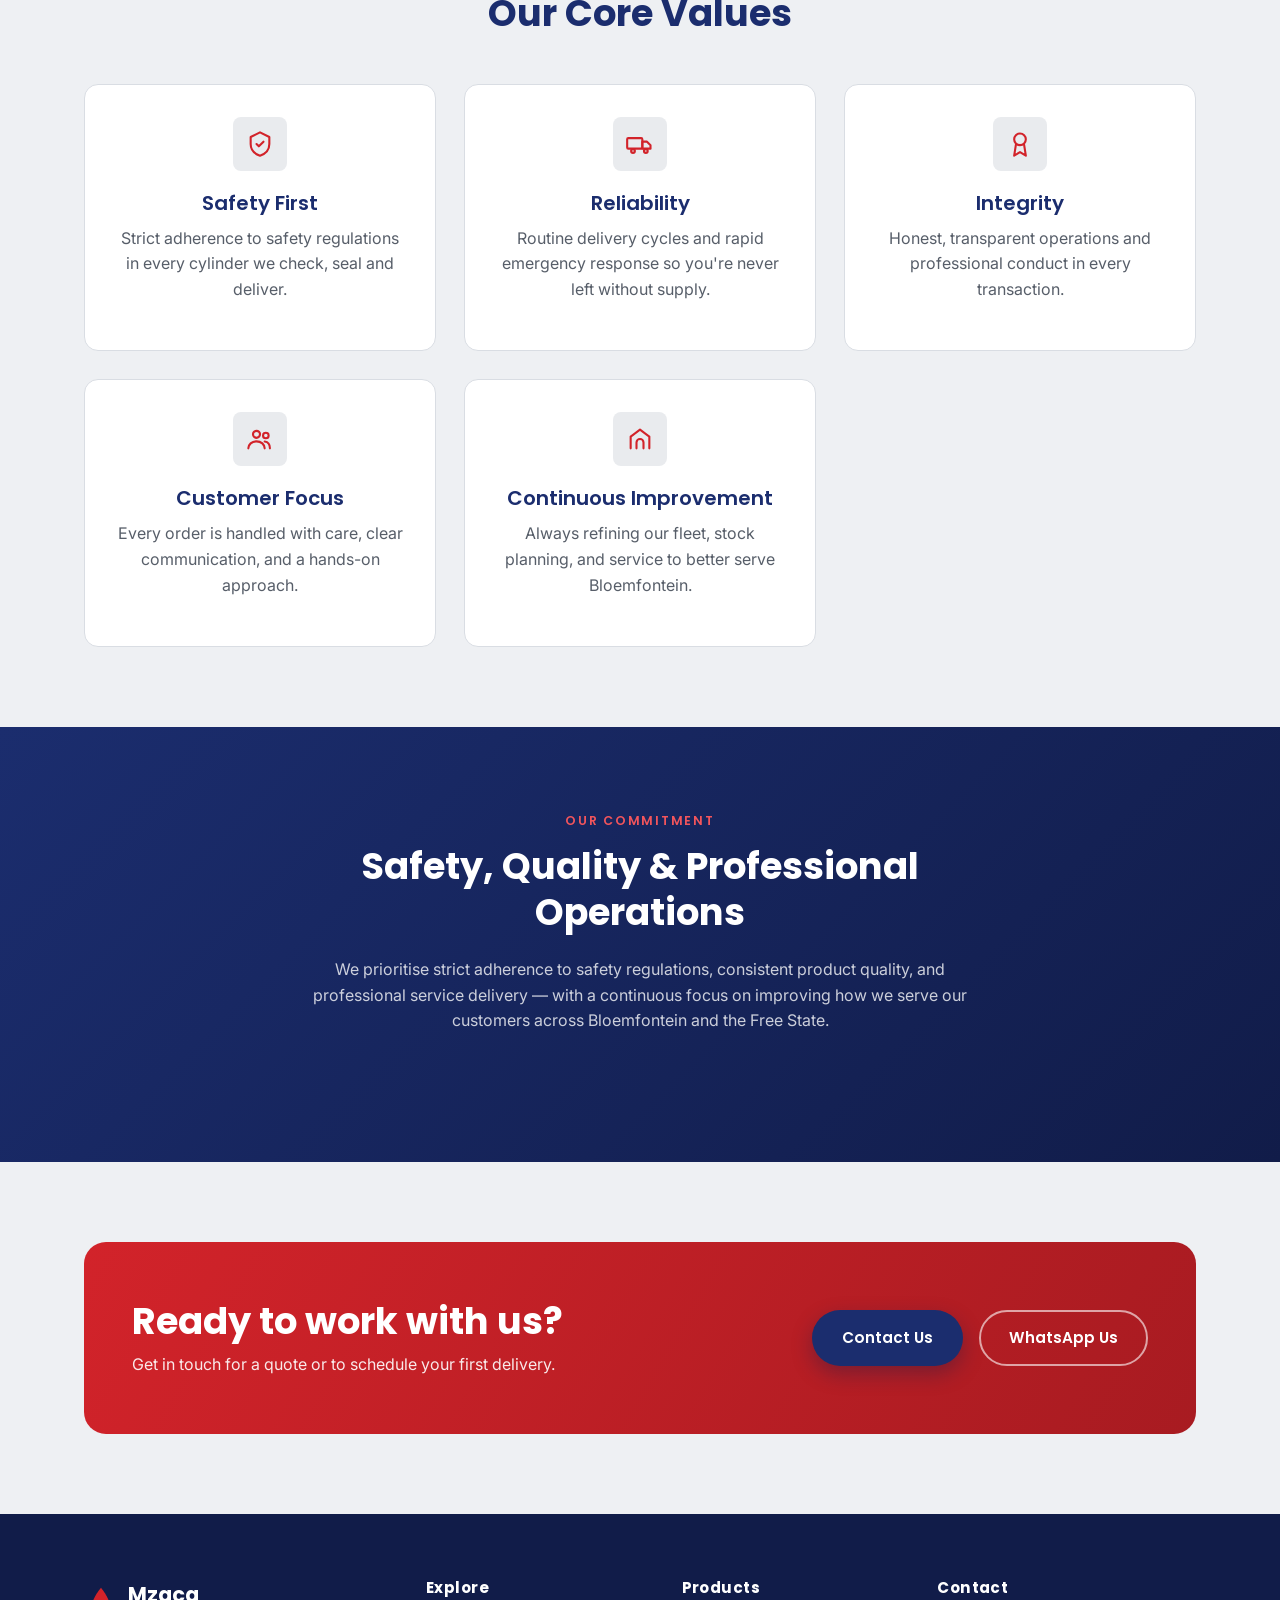
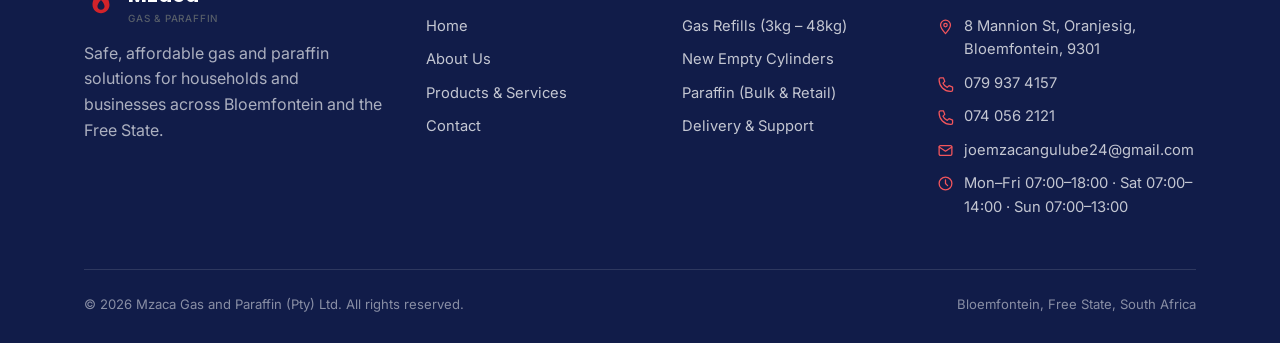
==== commit 29c08de4: "Redesign hero and products ledger; fix canonicals, OG previews and JSON-LD image - Full-bleed hero a" ====
--- a/about.html
+++ b/about.html
@@ -5,16 +5,20 @@
 <meta name="viewport" content="width=device-width, initial-scale=1.0">
 <title>About Us | Mzaca Gas and Paraffin Bloemfontein</title>
 <meta name="description" content="Founded in 2023, Mzaca Gas and Paraffin (Pty) Ltd supplies safe, dependable LPG gas and paraffin to homes and businesses across Bloemfontein. Learn our mission, vision and values.">
-<link rel="canonical" href="https://www.mzacagasparaffin.com/about">
+<link rel="canonical" href="https://www.mzacagasparaffin.com/about.html">
 <meta property="og:type" content="website">
+<meta property="og:url" content="https://www.mzacagasparaffin.com/about.html">
 <meta property="og:site_name" content="Mzaca Gas and Paraffin">
 <meta property="og:title" content="About Us | Mzaca Gas and Paraffin Bloemfontein">
 <meta property="og:description" content="Founded in 2023, Mzaca Gas and Paraffin supplies safe, dependable LPG gas and paraffin across Bloemfontein.">
-<meta name="theme-color" content="#0b3350">
-<link rel="icon" type="image/svg+xml" href="data:image/svg+xml,%3Csvg xmlns='http://www.w3.org/2000/svg' viewBox='0 0 24 24'%3E%3Crect width='24' height='24' rx='6' fill='%230B3350'/%3E%3Cpath fill='%23F5821F' fill-rule='evenodd' clip-rule='evenodd' d='M12 3C12 3 7 9.5 7 14C7 17.31 9.24 20 12 20C14.76 20 17 17.31 17 14C17 9.5 12 3 12 3ZM12 17.5C10.9 17.5 10 16.6 10 15.4C10 13.8 12 11.8 12 11.8C12 11.8 14 13.8 14 15.4C14 16.6 13.1 17.5 12 17.5Z'/%3E%3C/svg%3E">
+<meta property="og:image" content="https://www.mzacagasparaffin.com/assets/images/cylinders-lineup.jpg">
+<meta property="og:image:width" content="1280">
+<meta property="og:image:height" content="720">
+<meta name="theme-color" content="#1b2d6e">
+<link rel="icon" type="image/svg+xml" href="data:image/svg+xml,%3Csvg xmlns='http://www.w3.org/2000/svg' viewBox='0 0 24 24'%3E%3Crect width='24' height='24' rx='6' fill='%23EEF0F3'/%3E%3Cpath fill='%23D2232A' fill-rule='evenodd' clip-rule='evenodd' d='M12 3C12 3 7 9.5 7 14C7 17.31 9.24 20 12 20C14.76 20 17 17.31 17 14C17 9.5 12 3 12 3ZM12 17.5C10.9 17.5 10 16.6 10 15.4C10 13.8 12 11.8 12 11.8C12 11.8 14 13.8 14 15.4C14 16.6 13.1 17.5 12 17.5Z'/%3E%3C/svg%3E">
 <link rel="preconnect" href="https://fonts.googleapis.com">
 <link rel="preconnect" href="https://fonts.gstatic.com" crossorigin>
-<link href="https://fonts.googleapis.com/css2?family=Inter:wght@400;500;600;700&family=Poppins:wght@600;700&display=swap" rel="stylesheet">
+<link href="https://fonts.googleapis.com/css2?family=Inter:wght@400;500;600;700&amp;family=Poppins:wght@600;700&amp;display=swap" rel="stylesheet">
 <link rel="stylesheet" href="assets/css/style.css">
 </head>
 <body>
@@ -188,10 +192,10 @@
       <div>
         <h4>Products</h4>
         <ul>
-          <li><a href="services.html">9kg LPG Cylinder</a></li>
-          <li><a href="services.html">19kg LPG Cylinder</a></li>
-          <li><a href="services.html">48kg LPG Cylinder</a></li>
+          <li><a href="services.html#prices">Gas Refills (3kg &ndash; 48kg)</a></li>
+          <li><a href="services.html#prices">New Empty Cylinders</a></li>
           <li><a href="services.html">Paraffin (Bulk &amp; Retail)</a></li>
+          <li><a href="services.html">Delivery &amp; Support</a></li>
         </ul>
       </div>
       <div>
@@ -199,7 +203,7 @@
         <ul class="footer-contact">
           <li>
             <svg viewBox="0 0 24 24" fill="none" stroke="currentColor" stroke-width="1.8" stroke-linecap="round" stroke-linejoin="round"><path d="M12 22s7-7.58 7-12A7 7 0 0 0 5 10c0 4.42 7 12 7 12z"/><circle cx="12" cy="10" r="2.4"/></svg>
-            <span>8 Mannion Rd, Bloemfontein Central, 9301</span>
+            <span>8 Mannion St, Oranjesig, Bloemfontein, 9301</span>
           </li>
           <li>
             <svg viewBox="0 0 24 24" fill="none" stroke="currentColor" stroke-width="1.8" stroke-linecap="round" stroke-linejoin="round"><path d="M5 4h4l2 5-2.5 2.5a12 12 0 0 0 6 6L17 15l5 2v4a2 2 0 0 1-2 2A16 16 0 0 1 3 6a2 2 0 0 1 2-2z"/></svg>
@@ -215,7 +219,7 @@
           </li>
           <li>
             <svg viewBox="0 0 24 24" fill="none" stroke="currentColor" stroke-width="1.8" stroke-linecap="round" stroke-linejoin="round"><circle cx="12" cy="12" r="9"/><path d="M12 7v5l3 3"/></svg>
-            <span>Mon&ndash;Fri 08:00&ndash;17:00, Sat 08:00&ndash;13:00</span>
+            <span>Mon&ndash;Fri 07:00&ndash;18:00 &middot; Sat 07:00&ndash;14:00 &middot; Sun 07:00&ndash;13:00</span>
           </li>
         </ul>
       </div>
--- a/assets/css/style.css
+++ b/assets/css/style.css
@@ -3,35 +3,45 @@
    ========================================================================== */
 
 :root {
-  --color-navy: #0b3350;
-  --color-navy-light: #124873;
-  --color-navy-dark: #072438;
-  --color-orange: #f5821f;
-  --color-orange-dark: #d96d0f;
+  /* Brand palette taken from the gate signage: red + deep blue + steel gray */
+  --color-navy: #1b2d6e;
+  --color-navy-light: #27409b;
+  --color-navy-dark: #111c49;
+  --color-red: #d2232a;
+  --color-red-dark: #a81b21;
+  --color-red-bright: #f2555c; /* red accent legible on dark blue */
   --color-whatsapp: #25d366;
   --color-whatsapp-dark: #1ea952;
-  --color-bg: #f7f9fb;
-  --color-bg-alt: #eef3f8;
+  --color-bg: #eef0f3;
+  --color-bg-alt: #e9ebee;
   --color-white: #ffffff;
-  --color-text: #1a1f26;
-  --color-text-muted: #566072;
-  --color-border: #e1e8ef;
+  --color-text: #1b1e24;
+  --color-text-muted: #575e69;
+  --color-border: #d9dde3;
+  --color-ink: #0d142e;          /* hero grade + dark grounds */
+  --color-brass: #a97e2f;        /* hairlines/markers only, from the valve brass */
+  --color-brass-bright: #c9964b; /* brass legible on ink */
 
   --font-heading: "Poppins", "Segoe UI", system-ui, -apple-system, sans-serif;
   --font-body: "Inter", "Segoe UI", system-ui, -apple-system, sans-serif;
+  --font-display: "Barlow Condensed", "Arial Narrow", "Segoe UI", system-ui, sans-serif;
 
   --container-width: 1160px;
   --radius-sm: 8px;
   --radius-md: 14px;
   --radius-lg: 22px;
-  --shadow-sm: 0 2px 8px rgba(11, 51, 80, 0.08);
-  --shadow-md: 0 10px 30px rgba(11, 51, 80, 0.12);
+  --shadow-sm: 0 2px 8px rgba(17, 28, 73, 0.08);
+  --shadow-md: 0 10px 30px rgba(17, 28, 73, 0.12);
   --transition: 0.2s ease;
 }
 
 /* ---------- Reset ---------- */
 *, *::before, *::after { box-sizing: border-box; }
-html { scroll-behavior: smooth; }
+html {
+  scroll-behavior: smooth;
+  overflow-x: hidden;
+  width: 100%;
+}
 body {
   margin: 0;
   font-family: var(--font-body);
@@ -39,6 +49,10 @@
   background: var(--color-bg);
   line-height: 1.6;
   -webkit-font-smoothing: antialiased;
+  overflow-x: hidden;
+  width: 100%;
+  overflow-wrap: break-word;
+  word-break: break-word;
 }
 img, svg { max-width: 100%; display: block; }
 a { color: inherit; text-decoration: none; }
@@ -82,10 +96,10 @@
   font-size: 0.78rem;
   letter-spacing: 0.14em;
   text-transform: uppercase;
-  color: var(--color-orange);
+  color: var(--color-red);
   margin-bottom: 12px;
 }
-.section--navy .eyebrow { color: var(--color-orange); }
+.section--navy .eyebrow { color: var(--color-red-bright); }
 h1 { font-size: clamp(2.1rem, 4.2vw, 3.2rem); font-weight: 700; }
 h2 { font-size: clamp(1.6rem, 3vw, 2.3rem); font-weight: 700; }
 h3 { font-size: 1.25rem; font-weight: 600; }
@@ -108,11 +122,11 @@
 .btn svg { width: 18px; height: 18px; flex-shrink: 0; }
 .btn:hover { transform: translateY(-2px); }
 .btn-primary {
-  background: var(--color-orange);
-  color: var(--color-white);
-  box-shadow: 0 8px 20px rgba(245, 130, 31, 0.35);
-}
-.btn-primary:hover { background: var(--color-orange-dark); }
+  background: var(--color-red);
+  color: var(--color-white);
+  box-shadow: 0 8px 20px rgba(210, 35, 42, 0.35);
+}
+.btn-primary:hover { background: var(--color-red-dark); }
 .btn-outline {
   background: transparent;
   border-color: rgba(255,255,255,0.5);
@@ -144,7 +158,7 @@
   position: sticky;
   top: 0;
   z-index: 100;
-  background: rgba(247, 249, 251, 0.92);
+  background: rgba(244, 245, 247, 0.92);
   backdrop-filter: blur(10px);
   border-bottom: 1px solid var(--color-border);
 }
@@ -163,7 +177,7 @@
   font-size: 1.3rem;
   color: var(--color-navy);
 }
-.brand .flame-mark { width: 34px; height: 34px; color: var(--color-orange); }
+.brand .flame-mark { width: 34px; height: 34px; color: var(--color-red); }
 .brand-sub {
   display: block;
   font-family: var(--font-body);
@@ -196,13 +210,13 @@
   padding: 6px 0;
   transition: color var(--transition);
 }
-.main-nav a:hover, .main-nav a[aria-current="page"] { color: var(--color-orange); }
+.main-nav a:hover, .main-nav a[aria-current="page"] { color: var(--color-red); }
 .main-nav a[aria-current="page"]::after {
   content: "";
   position: absolute;
   left: 0; right: 0; bottom: -2px;
   height: 2px;
-  background: var(--color-orange);
+  background: var(--color-red);
   border-radius: 2px;
 }
 .header-actions { display: flex; align-items: center; gap: 14px; }
@@ -214,69 +228,141 @@
   font-weight: 600;
   color: var(--color-navy);
 }
-.header-call svg { width: 18px; height: 18px; color: var(--color-orange); }
-
-/* ---------- Hero ---------- */
+.header-call svg { width: 18px; height: 18px; color: var(--color-red); }
+
+/* ---------- Hero: full-bleed photo, graded ---------- */
 .hero {
-  padding: 72px 0 90px;
-  background:
-    radial-gradient(circle at 85% 20%, rgba(245,130,31,0.16), transparent 45%),
-    linear-gradient(135deg, var(--color-navy) 0%, var(--color-navy-dark) 100%);
-  color: var(--color-white);
-  overflow: hidden;
   position: relative;
-}
-.hero .container {
-  display: grid;
-  grid-template-columns: 1.1fr 0.9fr;
-  gap: 48px;
-  align-items: center;
-}
-.hero h1 { color: var(--color-white); }
-.hero p.lead { color: rgba(255,255,255,0.82); font-size: 1.1rem; max-width: 520px; }
-.hero-badges {
-  display: flex;
-  flex-wrap: wrap;
-  gap: 12px;
-  margin-top: 32px;
-}
-.hero-badge {
-  display: flex;
-  align-items: center;
-  gap: 8px;
-  background: rgba(255,255,255,0.08);
-  border: 1px solid rgba(255,255,255,0.18);
-  padding: 10px 16px;
-  border-radius: 999px;
-  font-size: 0.85rem;
-  font-weight: 500;
-}
-.hero-badge svg { width: 18px; height: 18px; color: var(--color-orange); }
-
-.hero-art {
-  position: relative;
-  display: flex;
-  align-items: center;
-  justify-content: center;
-}
-.hero-art .art-panel {
-  width: 100%;
-  aspect-ratio: 4 / 3.4;
-  border-radius: var(--radius-lg);
-  background: linear-gradient(160deg, rgba(255,255,255,0.14), rgba(255,255,255,0.03));
-  border: 1px solid rgba(255,255,255,0.18);
-  display: flex;
-  align-items: center;
-  justify-content: center;
-}
-.hero-art .art-panel svg { width: 46%; height: 46%; color: var(--color-orange); }
-.hero-art .art-panel img {
+  min-height: max(620px, calc(100svh - 84px));
+  display: flex;
+  align-items: center;
+  overflow: clip;
+  background: var(--color-ink);
+  color: var(--color-white);
+}
+.hero-media { position: absolute; inset: 0; }
+.hero-media img {
   width: 100%;
   height: 100%;
   object-fit: cover;
-  border-radius: inherit;
-}
-.hero-art .art-panel { overflow: hidden; box-shadow: var(--shadow-md); }
+  object-position: 66% 38%;
+  transform-origin: 62% 42%;
+}
+/* base grade: heavy where type sits, light where the branded cylinders read */
+.hero-media::after {
+  content: "";
+  position: absolute;
+  inset: 0;
+  background:
+    linear-gradient(82deg, rgba(13,20,46,0.94) 0%, rgba(13,20,46,0.87) 30%, rgba(13,20,46,0.55) 55%, rgba(13,20,46,0.2) 78%, rgba(13,20,46,0.32) 100%),
+    linear-gradient(0deg, rgba(13,20,46,0.6) 0%, rgba(13,20,46,0) 42%);
+}
+/* scroll deepener — animated layer, transparent at rest */
+.hero-media::before {
+  content: "";
+  position: absolute;
+  inset: 0;
+  z-index: 1;
+  background: var(--color-ink);
+  opacity: 0;
+}
+.hero-media::after { z-index: 1; }
+.hero-inner {
+  position: relative;
+  z-index: 2;
+  padding-top: 72px;
+  padding-bottom: 64px;
+}
+.hero-title { color: var(--color-white); margin: 0 0 20px; overflow-wrap: normal; word-break: normal; }
+.hero-title-loud {
+  display: block;
+  font-family: var(--font-display);
+  font-weight: 700;
+  text-transform: uppercase;
+  font-size: clamp(4.25rem, 8.6vw, 6rem);
+  line-height: 0.92;
+  letter-spacing: 0.004em;
+  max-width: 7em;
+}
+.hero-title-quiet {
+  display: block;
+  font-family: var(--font-display);
+  font-weight: 600;
+  font-size: clamp(1.55rem, 2.6vw, 2.15rem);
+  line-height: 1.12;
+  margin-top: 0.4em;
+  color: rgba(255,255,255,0.92);
+}
+.hero p.lead {
+  color: rgba(255,255,255,0.85);
+  font-size: clamp(0.98rem, 1.2vw, 1.08rem);
+  max-width: 46ch;
+  margin-bottom: 26px;
+}
+.hero-price {
+  font-family: var(--font-display);
+  font-weight: 600;
+  text-transform: uppercase;
+  font-size: clamp(1.5rem, 2.6vw, 2.1rem);
+  letter-spacing: 0.02em;
+  color: var(--color-white);
+  display: flex;
+  align-items: baseline;
+  gap: 14px;
+  margin: 0 0 22px;
+}
+.hero-price::before {
+  content: "";
+  align-self: center;
+  width: 42px;
+  height: 2px;
+  background: var(--color-brass-bright);
+  flex-shrink: 0;
+}
+.hero-price strong { color: var(--color-brass-bright); font-weight: 700; }
+.hero-cta { align-items: center; }
+.hero-prices-link {
+  display: inline-flex;
+  align-items: center;
+  min-height: 48px;
+  padding: 0 8px;
+  font-family: var(--font-display);
+  font-weight: 600;
+  text-transform: uppercase;
+  letter-spacing: 0.04em;
+  font-size: 1.05rem;
+  color: var(--color-white);
+  text-decoration: underline;
+  text-decoration-color: var(--color-brass-bright);
+  text-decoration-thickness: 2px;
+  text-underline-offset: 5px;
+}
+.hero-prices-link:hover { text-decoration-color: var(--color-white); }
+.hero-meta {
+  margin: 26px 0 0;
+  font-size: 0.85rem;
+  font-weight: 500;
+  letter-spacing: 0.02em;
+  color: rgba(255,255,255,0.75);
+}
+
+/* signature: scroll-graded hero — grade deepens, crop tightens */
+@supports (animation-timeline: view()) {
+  @media (prefers-reduced-motion: no-preference) {
+    .hero-media img {
+      animation: hero-zoom linear both;
+      animation-timeline: scroll(root);
+      animation-range: 0 90vh;
+    }
+    .hero-media::before {
+      animation: hero-deepen linear both;
+      animation-timeline: scroll(root);
+      animation-range: 0 90vh;
+    }
+  }
+}
+@keyframes hero-zoom { from { transform: scale(1); } to { transform: scale(1.09); } }
+@keyframes hero-deepen { from { opacity: 0; } to { opacity: 0.55; } }
 
 /* ---------- Trust strip ---------- */
 .trust-strip {
@@ -285,10 +371,9 @@
   padding: 28px 0;
 }
 .trust-strip .container {
-  display: flex;
-  flex-wrap: wrap;
-  justify-content: space-between;
-  gap: 20px;
+  display: grid;
+  grid-template-columns: repeat(4, minmax(0, 1fr));
+  gap: 18px 28px;
 }
 .trust-item {
   display: flex;
@@ -296,10 +381,10 @@
   gap: 10px;
   font-family: var(--font-heading);
   font-weight: 600;
-  font-size: 0.92rem;
+  font-size: 0.88rem;
   color: var(--color-navy);
 }
-.trust-item svg { width: 22px; height: 22px; color: var(--color-orange); flex-shrink: 0; }
+.trust-item svg { width: 22px; height: 22px; color: var(--color-red); flex-shrink: 0; }
 
 /* ---------- Grids & Cards ---------- */
 .grid {
@@ -328,7 +413,7 @@
   justify-content: center;
   margin-bottom: 20px;
 }
-.card-icon svg { width: 28px; height: 28px; color: var(--color-orange); }
+.card-icon svg { width: 28px; height: 28px; color: var(--color-red); }
 .card h3 { margin-bottom: 10px; }
 .card ul { margin-top: 14px; }
 .card ul li {
@@ -339,7 +424,7 @@
   color: var(--color-text-muted);
   margin-bottom: 8px;
 }
-.card ul li svg { width: 16px; height: 16px; color: var(--color-orange); flex-shrink: 0; margin-top: 3px; }
+.card ul li svg { width: 16px; height: 16px; color: var(--color-red); flex-shrink: 0; margin-top: 3px; }
 
 .card--product { position: relative; }
 .card--product .price-tag {
@@ -354,6 +439,87 @@
   padding: 6px 14px;
   border-radius: 999px;
 }
+.card .price {
+  font-family: var(--font-heading);
+  font-weight: 700;
+  font-size: 1.7rem;
+  color: var(--color-red);
+  margin: 2px 0 12px;
+  line-height: 1;
+}
+.card .price span {
+  font-size: 0.85rem;
+  font-weight: 600;
+  color: var(--color-text-muted);
+  margin-left: 4px;
+}
+
+/* ---------- Price list ---------- */
+.price-layout {
+  display: grid;
+  grid-template-columns: 1.35fr 1fr;
+  gap: 28px;
+  align-items: start;
+}
+.price-side { display: grid; gap: 28px; }
+.price-panel {
+  background: var(--color-white);
+  border: 1px solid var(--color-border);
+  border-radius: var(--radius-md);
+  padding: 30px 28px;
+}
+.price-panel h3 { margin-bottom: 4px; }
+.price-panel .panel-note { font-size: 0.9rem; margin-bottom: 12px; }
+.price-list li {
+  display: flex;
+  justify-content: space-between;
+  align-items: center;
+  gap: 12px;
+  padding: 11px 14px;
+  border-bottom: 1px solid var(--color-border);
+}
+.price-list li:last-child { border-bottom: none; }
+.price-list .size {
+  font-family: var(--font-heading);
+  font-weight: 600;
+  color: var(--color-text);
+  display: flex;
+  align-items: center;
+  gap: 10px;
+}
+.price-list .amount {
+  font-family: var(--font-heading);
+  font-weight: 700;
+  color: var(--color-navy);
+  font-variant-numeric: tabular-nums;
+  white-space: nowrap;
+}
+.price-list li.featured {
+  margin: 6px 0;
+  padding: 12px 14px;
+  background: rgba(210, 35, 42, 0.06);
+  border: 1px solid rgba(210, 35, 42, 0.25);
+  border-radius: var(--radius-sm);
+}
+.price-list li.featured .amount { color: var(--color-red); font-size: 1.2rem; }
+.price-chip {
+  background: var(--color-red);
+  color: var(--color-white);
+  font-family: var(--font-heading);
+  font-weight: 600;
+  font-size: 0.62rem;
+  letter-spacing: 0.07em;
+  text-transform: uppercase;
+  padding: 3px 9px;
+  border-radius: 999px;
+  white-space: nowrap;
+}
+.price-fineprint {
+  text-align: center;
+  font-size: 0.85rem;
+  color: var(--color-text-muted);
+  margin: 26px 0 0;
+}
 
 .industry-card {
   background: var(--color-white);
@@ -363,7 +529,7 @@
   text-align: center;
   transition: transform var(--transition), box-shadow var(--transition), border-color var(--transition);
 }
-.industry-card:hover { transform: translateY(-4px); box-shadow: var(--shadow-sm); border-color: var(--color-orange); }
+.industry-card:hover { transform: translateY(-4px); box-shadow: var(--shadow-sm); border-color: var(--color-red); }
 .industry-card .card-icon { margin: 0 auto 16px; }
 .industry-card h3 { font-size: 1rem; margin-bottom: 0; }
 
@@ -372,7 +538,7 @@
 
 /* ---------- CTA banner ---------- */
 .cta-banner {
-  background: linear-gradient(120deg, var(--color-orange) 0%, var(--color-orange-dark) 100%);
+  background: linear-gradient(120deg, var(--color-red) 0%, var(--color-red-dark) 100%);
   border-radius: var(--radius-lg);
   padding: 56px 48px;
   color: var(--color-white);
@@ -386,7 +552,7 @@
 .cta-banner p { color: rgba(255,255,255,0.9); margin-bottom: 0; }
 .cta-banner .btn-primary {
   background: var(--color-navy);
-  box-shadow: 0 8px 20px rgba(7, 36, 56, 0.35);
+  box-shadow: 0 8px 20px rgba(17, 28, 73, 0.35);
 }
 .cta-banner .btn-primary:hover { background: var(--color-navy-dark); }
 
@@ -412,9 +578,10 @@
   margin-bottom: 18px;
 }
 .site-footer ul li { margin-bottom: 10px; font-size: 0.92rem; }
-.site-footer a:hover { color: var(--color-orange); }
-.footer-contact li { display: flex; gap: 10px; align-items: flex-start; }
-.footer-contact svg { width: 17px; height: 17px; color: var(--color-orange); flex-shrink: 0; margin-top: 3px; }
+.site-footer a:hover { color: var(--color-red-bright); }
+.footer-contact li { display: flex; gap: 10px; align-items: flex-start; min-width: 0; }
+.footer-contact li span, .footer-contact li a { min-width: 0; overflow-wrap: break-word; }
+.footer-contact svg { width: 17px; height: 17px; color: var(--color-red-bright); flex-shrink: 0; margin-top: 3px; }
 .footer-bottom {
   padding-top: 24px;
   display: flex;
@@ -458,7 +625,7 @@
   color: rgba(255,255,255,0.6);
   margin-bottom: 14px;
 }
-.breadcrumb a:hover { color: var(--color-orange); }
+.breadcrumb a:hover { color: var(--color-red-bright); }
 
 .page-hero--photo {
   position: relative;
@@ -470,7 +637,7 @@
   content: "";
   position: absolute;
   inset: 0;
-  background: linear-gradient(135deg, rgba(11,51,80,0.93) 0%, rgba(7,36,56,0.95) 100%);
+  background: linear-gradient(135deg, rgba(27,45,110,0.93) 0%, rgba(17,28,73,0.95) 100%);
 }
 .page-hero--photo .container { position: relative; z-index: 1; }
 
@@ -487,12 +654,12 @@
   content: "";
   position: absolute;
   inset: 0;
-  background: linear-gradient(0deg, rgba(7,36,56,0.94) 0%, rgba(7,36,56,0.55) 50%, rgba(7,36,56,0.1) 100%);
+  background: linear-gradient(0deg, rgba(17,28,73,0.94) 0%, rgba(17,28,73,0.55) 50%, rgba(17,28,73,0.1) 100%);
 }
 .image-band .container { position: relative; z-index: 1; padding-bottom: 48px; }
 .image-band h2, .image-band p { color: var(--color-white); }
 .image-band p { color: rgba(255,255,255,0.85); max-width: 560px; margin-bottom: 0; }
-.image-band .eyebrow { color: var(--color-orange); }
+.image-band .eyebrow { color: var(--color-red-bright); }
 
 /* ---------- About page specifics ---------- */
 .split {
@@ -512,7 +679,7 @@
   overflow: hidden;
   box-shadow: var(--shadow-sm);
 }
-.split-art svg { width: 42%; height: 42%; color: var(--color-orange); }
+.split-art svg { width: 42%; height: 42%; color: var(--color-red); }
 .split-art img { width: 100%; height: 100%; object-fit: cover; }
 
 .timeline-tag {
@@ -547,12 +714,14 @@
   gap: 14px;
   align-items: flex-start;
   margin-bottom: 20px;
-}
+  min-width: 0;
+}
+.contact-line > div { min-width: 0; }
 .contact-line:last-child { margin-bottom: 0; }
 .contact-line .card-icon { width: 44px; height: 44px; flex-shrink: 0; margin-bottom: 0; }
 .contact-line .card-icon svg { width: 22px; height: 22px; }
 .contact-line strong { display: block; color: var(--color-navy); font-family: var(--font-heading); }
-.contact-line a:hover { color: var(--color-orange); }
+.contact-line a:hover { color: var(--color-red); }
 
 .hours-table { width: 100%; border-collapse: collapse; }
 .hours-table td { padding: 10px 0; border-bottom: 1px solid var(--color-border); font-size: 0.92rem; }
@@ -598,19 +767,18 @@
 }
 .field input:focus, .field select:focus, .field textarea:focus {
   outline: none;
-  border-color: var(--color-orange);
-  box-shadow: 0 0 0 3px rgba(245,130,31,0.15);
+  border-color: var(--color-red);
+  box-shadow: 0 0 0 3px rgba(210,35,42,0.15);
 }
 .field textarea { resize: vertical; min-height: 120px; }
 .form-note { font-size: 0.82rem; color: var(--color-text-muted); margin-top: 12px; }
 
 /* ---------- Responsive ---------- */
 @media (max-width: 980px) {
-  .hero .container { grid-template-columns: 1fr; }
-  .hero-art { order: -1; max-width: 360px; margin: 0 auto; }
   .grid-4 { grid-template-columns: repeat(2, 1fr); }
   .grid-3 { grid-template-columns: repeat(2, 1fr); }
   .footer-grid { grid-template-columns: 1fr 1fr; }
+  .price-layout { grid-template-columns: 1fr; }
   .split { grid-template-columns: 1fr; }
   .split-art { max-width: 380px; margin: 0 auto; order: -1; }
   .contact-layout { grid-template-columns: 1fr; }
@@ -645,4 +813,293 @@
   .cta-banner { flex-direction: column; text-align: center; padding: 40px 28px; }
   .form-row { grid-template-columns: 1fr; }
   .image-band { min-height: 280px; }
-}
+  .footer-grid { grid-template-columns: 1fr; gap: 32px; }
+  .site-header .container { gap: 8px; }
+  .brand span { font-size: 0.95rem; }
+}
+
+@media (max-width: 480px) {
+  .header-actions .btn-primary { display: none; }
+  .brand-sub { display: none; }
+  .header-call svg { width: 20px; height: 20px; }
+}
+
+/* ==========================================================================
+   Index redesign — display voice, caps, depot ledger, mark lists
+   ========================================================================== */
+.svg-defs { position: absolute; width: 0; height: 0; overflow: hidden; }
+
+.home h2 {
+  font-family: var(--font-display);
+  font-weight: 600;
+  text-transform: uppercase;
+  letter-spacing: 0.015em;
+  font-size: clamp(1.35rem, 2.2vw, 1.95rem);
+  line-height: 1.1;
+}
+.home .btn {
+  font-family: var(--font-display);
+  text-transform: uppercase;
+  letter-spacing: 0.045em;
+  font-size: 1.08rem;
+}
+.home .trust-item svg { color: var(--color-navy); }
+
+.cap {
+  display: inline-flex;
+  align-items: center;
+  gap: 12px;
+  font-family: var(--font-display);
+  font-weight: 600;
+  font-size: 0.92rem;
+  letter-spacing: 0.22em;
+  text-transform: uppercase;
+  color: var(--color-text-muted);
+  margin: 0 0 14px;
+}
+.cap::before { content: ""; width: 34px; height: 2px; background: var(--color-brass); flex-shrink: 0; }
+.cap--onphoto { color: rgba(255,255,255,0.88); }
+.cap--onphoto::before { background: var(--color-brass-bright); }
+
+.sec-head { max-width: 760px; margin-bottom: 40px; }
+.sec-head h2 { margin-bottom: 10px; }
+.sec-head p { max-width: 62ch; margin-bottom: 0; }
+
+/* ---------- Depot ledger ---------- */
+.ledger-grid {
+  display: grid;
+  grid-template-columns: minmax(240px, 0.9fr) 2.1fr;
+  gap: 56px;
+  align-items: start;
+}
+.ledger-rail { position: sticky; top: 108px; }
+.ledger-rail h2 { margin-bottom: 14px; }
+.ledger-rail p { max-width: 38ch; }
+.ledger-rail .btn { margin-top: 8px; }
+
+.feature-row {
+  display: grid;
+  grid-template-columns: auto 1fr auto;
+  gap: 32px;
+  align-items: end;
+  padding: 30px 0 34px;
+  border-top: 3px solid var(--color-navy);
+}
+.feature-cyl { color: var(--color-navy); flex-shrink: 0; }
+.feature-row--9kg .feature-cyl { width: 88px; height: auto; }
+.feature-kicker {
+  display: flex;
+  align-items: center;
+  gap: 12px;
+  flex-wrap: wrap;
+  font-family: var(--font-display);
+  font-weight: 600;
+  text-transform: uppercase;
+  letter-spacing: 0.14em;
+  font-size: 0.88rem;
+  color: var(--color-text-muted);
+  margin: 0 0 6px;
+}
+.flag {
+  background: var(--color-red);
+  color: var(--color-white);
+  font-size: 0.72rem;
+  letter-spacing: 0.09em;
+  padding: 4px 10px;
+}
+.feature-size {
+  font-family: var(--font-display);
+  font-weight: 700;
+  text-transform: uppercase;
+  font-size: clamp(2.1rem, 3.4vw, 2.9rem);
+  line-height: 0.95;
+  color: var(--color-navy);
+  margin: 0 0 8px;
+}
+.feature-note { margin: 0; max-width: 46ch; font-size: 0.95rem; }
+.feature-buy {
+  display: flex;
+  flex-direction: column;
+  align-items: flex-end;
+  gap: 12px;
+  text-align: right;
+}
+.feature-price {
+  font-family: var(--font-display);
+  font-weight: 700;
+  font-size: clamp(2.1rem, 3.4vw, 2.9rem);
+  line-height: 0.95;
+  color: var(--color-navy);
+  margin: 0;
+  font-variant-numeric: tabular-nums;
+  white-space: nowrap;
+  word-break: normal;
+}
+
+.feature-row--48kg {
+  grid-template-columns: 1fr auto;
+  background: linear-gradient(120deg, var(--color-navy) 0%, var(--color-navy-dark) 100%);
+  padding: 34px 38px 38px;
+  margin: 26px 0;
+  border-top: none;
+  align-items: end;
+  color: var(--color-white);
+}
+.feature-row--48kg .feature-kicker { color: var(--color-brass-bright); }
+.feature-row--48kg .feature-size { color: var(--color-white); }
+.feature-row--48kg .feature-note { color: rgba(255,255,255,0.8); }
+.feature-row--48kg .feature-price { color: var(--color-white); }
+.feature-row--48kg .feature-buy {
+  flex-direction: row;
+  align-items: center;
+  gap: 24px;
+  margin-top: 20px;
+  text-align: left;
+}
+.feature-cyl--48 { width: 84px; height: auto; color: rgba(255,255,255,0.85); margin-top: -80px; }
+
+.ledger-cols {
+  display: grid;
+  grid-template-columns: 1.15fr 0.85fr;
+  gap: 48px;
+  border-top: 3px solid var(--color-navy);
+  padding-top: 28px;
+}
+.ledger-side { display: grid; gap: 36px; align-content: start; }
+.ledger-block h3 {
+  font-family: var(--font-display);
+  text-transform: uppercase;
+  letter-spacing: 0.03em;
+  font-size: 1.3rem;
+  margin-bottom: 4px;
+}
+.ledger-block .panel-note { font-size: 0.9rem; margin-bottom: 12px; }
+.ledger-list li {
+  display: flex;
+  justify-content: space-between;
+  align-items: center;
+  gap: 12px;
+  padding: 11px 2px;
+  border-bottom: 1px solid rgba(169,126,47,0.38);
+}
+.ledger-list li:last-child { border-bottom: none; }
+.ledger-list .size {
+  font-weight: 600;
+  color: var(--color-text);
+  display: flex;
+  align-items: center;
+  gap: 10px;
+}
+.ledger-list .amount {
+  font-family: var(--font-display);
+  font-weight: 700;
+  font-size: 1.15rem;
+  color: var(--color-navy);
+  font-variant-numeric: tabular-nums;
+  white-space: nowrap;
+}
+.ledger-list li.featured {
+  background: rgba(210,35,42,0.06);
+  border: 1px solid rgba(210,35,42,0.3);
+  padding: 12px;
+  margin: 6px 0;
+}
+.ledger-list li.featured .amount { color: var(--color-red); font-size: 1.35rem; }
+.ledger-block--paraffin .mark { width: 34px; height: 34px; color: var(--color-navy); margin-bottom: 12px; }
+.ledger-block--paraffin p { font-size: 0.95rem; }
+.ledger-block--paraffin .btn { margin-top: 4px; }
+.ledger .price-fineprint { text-align: left; margin-top: 30px; }
+.ledger .price-fineprint a { display: inline-block; padding: 13px 2px; margin: -13px 0; }
+
+/* ---------- Mark lists (de-carded industries & values) ---------- */
+.mark-list { display: grid; grid-template-columns: repeat(3, 1fr); gap: 0 44px; }
+.mark-list li {
+  display: flex;
+  align-items: center;
+  gap: 16px;
+  padding: 20px 0;
+  border-top: 1px solid rgba(27,45,110,0.22);
+}
+.mark-list .mark { width: 30px; height: 30px; flex-shrink: 0; color: var(--color-navy); }
+.mark-list h3 {
+  font-family: var(--font-body);
+  font-size: 1.02rem;
+  font-weight: 600;
+  color: var(--color-text);
+  margin: 0;
+}
+.mark-list--values { grid-template-columns: repeat(2, 1fr); gap: 0 56px; }
+.mark-list--values li { align-items: flex-start; padding: 24px 0; border-top-color: rgba(255,255,255,0.18); }
+.mark-list--values .mark { color: var(--color-white); opacity: 0.9; margin-top: 2px; }
+.mark-list--values h3 {
+  color: var(--color-white);
+  font-family: var(--font-display);
+  text-transform: uppercase;
+  letter-spacing: 0.03em;
+  font-size: 1.2rem;
+  margin-bottom: 4px;
+}
+.mark-list--values p { margin: 0; font-size: 0.95rem; }
+
+/* ---------- Keyboard focus ---------- */
+a:focus-visible, button:focus-visible {
+  outline: 3px solid var(--color-red);
+  outline-offset: 3px;
+}
+.hero a:focus-visible,
+.section--navy a:focus-visible,
+.feature-row--48kg a:focus-visible,
+.image-band a:focus-visible,
+.cta-banner a:focus-visible,
+.site-footer a:focus-visible { outline-color: var(--color-white); }
+
+/* ---------- Redesign responsive ---------- */
+@media (max-width: 1080px) {
+  .ledger-grid { grid-template-columns: 1fr; gap: 36px; }
+  .ledger-rail { position: static; max-width: 620px; }
+}
+@media (max-width: 980px) {
+  .mark-list { grid-template-columns: repeat(2, 1fr); }
+  .trust-strip .container { grid-template-columns: repeat(2, minmax(0, 1fr)); }
+}
+@media (max-width: 720px) {
+  .hero { align-items: flex-end; }
+  .hero-inner { padding-top: 84px; padding-bottom: 44px; }
+  .hero-media img { object-position: 50% 28%; }
+  .hero-media::after {
+    background:
+      linear-gradient(0deg, rgba(13,20,46,0.96) 0%, rgba(13,20,46,0.84) 34%, rgba(13,20,46,0.4) 62%, rgba(13,20,46,0.12) 100%);
+  }
+  .hero-title { margin-bottom: 12px; }
+  .hero p.lead { margin-bottom: 16px; font-size: 0.95rem; line-height: 1.5; max-width: 42ch; }
+  .hero-price { margin-bottom: 16px; }
+  .cap--onphoto { letter-spacing: 0.14em; margin-bottom: 10px; }
+  .cap--onphoto::before { width: 24px; }
+  .trust-strip .container { grid-template-columns: 1fr; gap: 14px; }
+  .hero-cta { display: grid; grid-template-columns: repeat(2, minmax(0, 1fr)); gap: 12px; width: 100%; }
+  .hero-cta .btn { padding: 14px 8px; font-size: 1rem; }
+  .hero-prices-link { grid-column: 1 / -1; justify-content: center; }
+  .hero-meta { margin-top: 18px; font-size: 0.78rem; }
+
+  .feature-row { grid-template-columns: 84px 1fr; gap: 16px 20px; }
+  .feature-row--9kg .feature-cyl { grid-row: 1 / 3; width: 74px; align-self: start; }
+  .feature-row--9kg .feature-buy {
+    grid-column: 2;
+    flex-direction: row;
+    align-items: center;
+    gap: 18px;
+    text-align: left;
+  }
+  .feature-row--48kg { grid-template-columns: 1fr 60px; padding: 26px 22px 30px; }
+  .feature-cyl--48 { width: 60px; margin-top: -56px; }
+  .feature-row--48kg .feature-buy { flex-wrap: wrap; gap: 14px; }
+  .ledger-cols { grid-template-columns: 1fr; gap: 36px; }
+}
+@media (max-width: 560px) {
+  .mark-list, .mark-list--values { grid-template-columns: 1fr; }
+  .mark-list li { padding: 16px 0; }
+}
+@media (max-width: 460px) {
+  .hero-cta .btn svg { display: none; }
+  .hero-cta .btn { font-size: 1rem; padding: 14px 6px; }
+}
